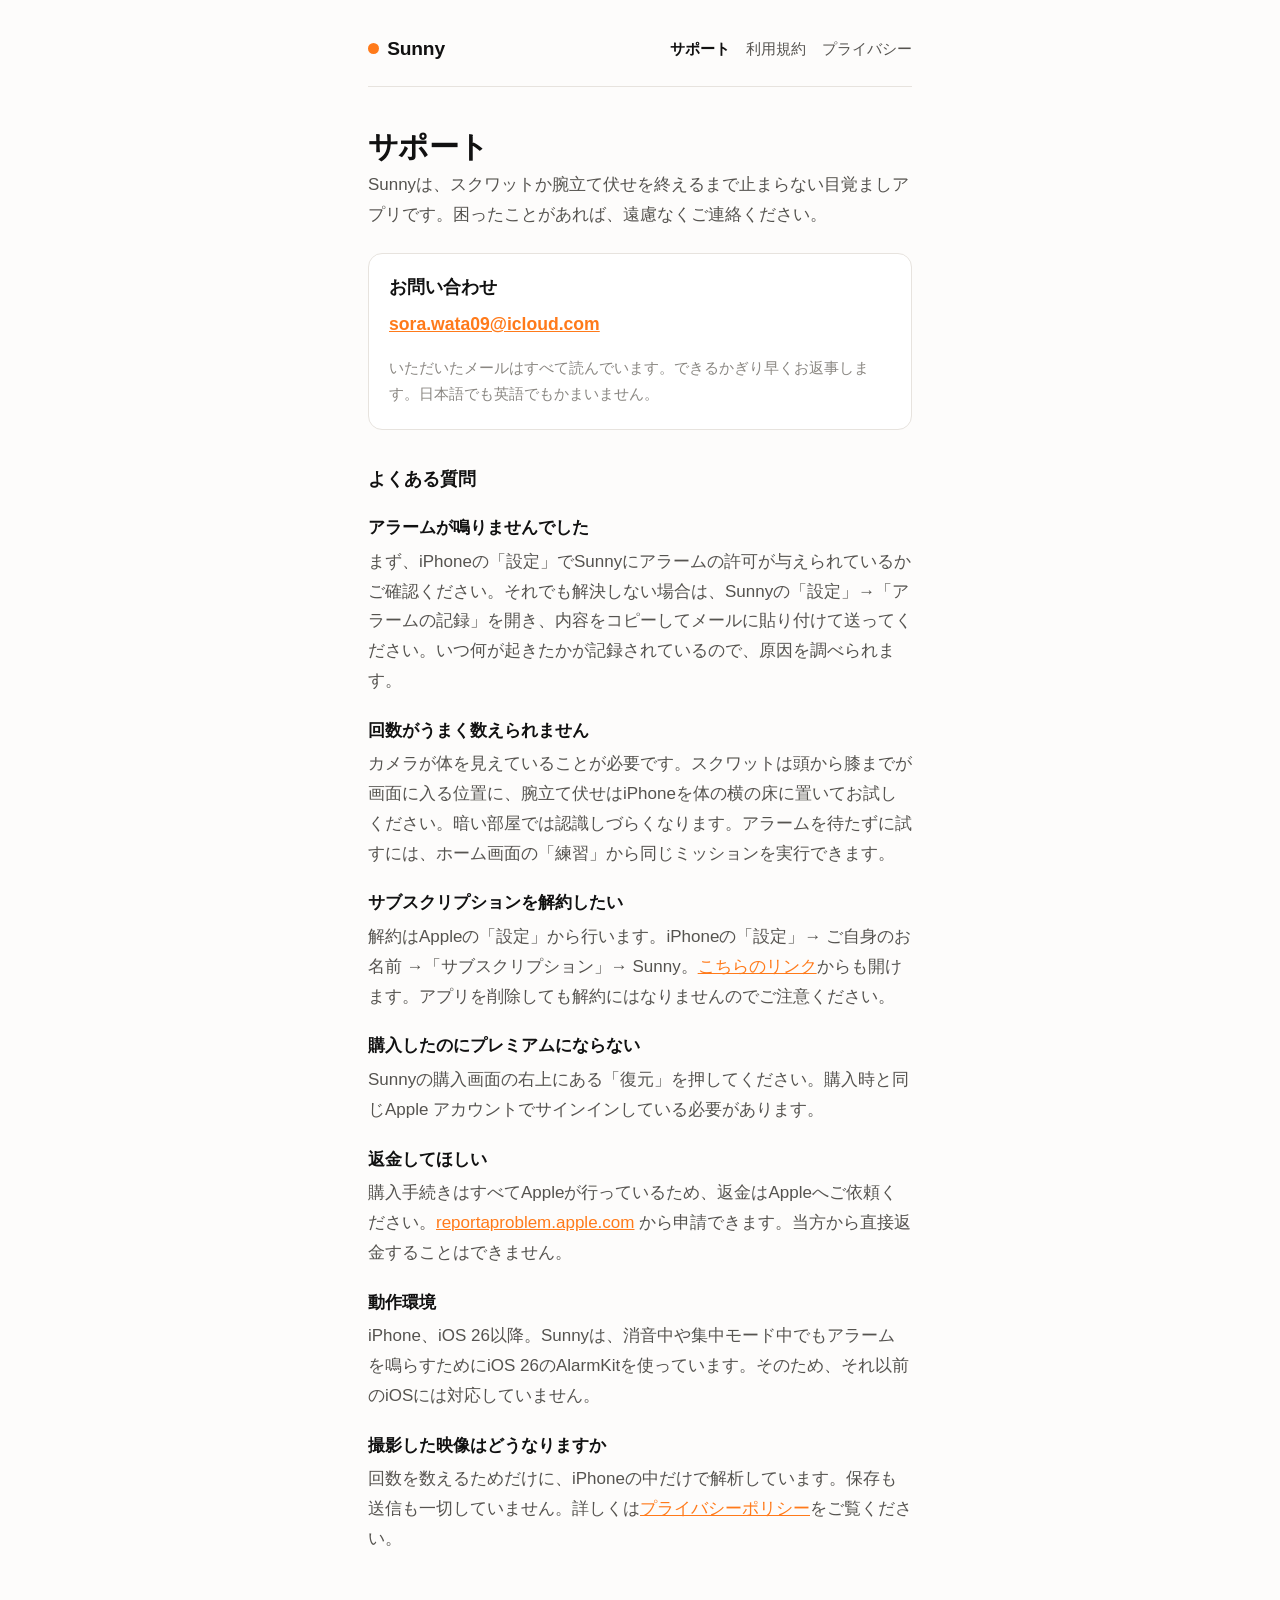
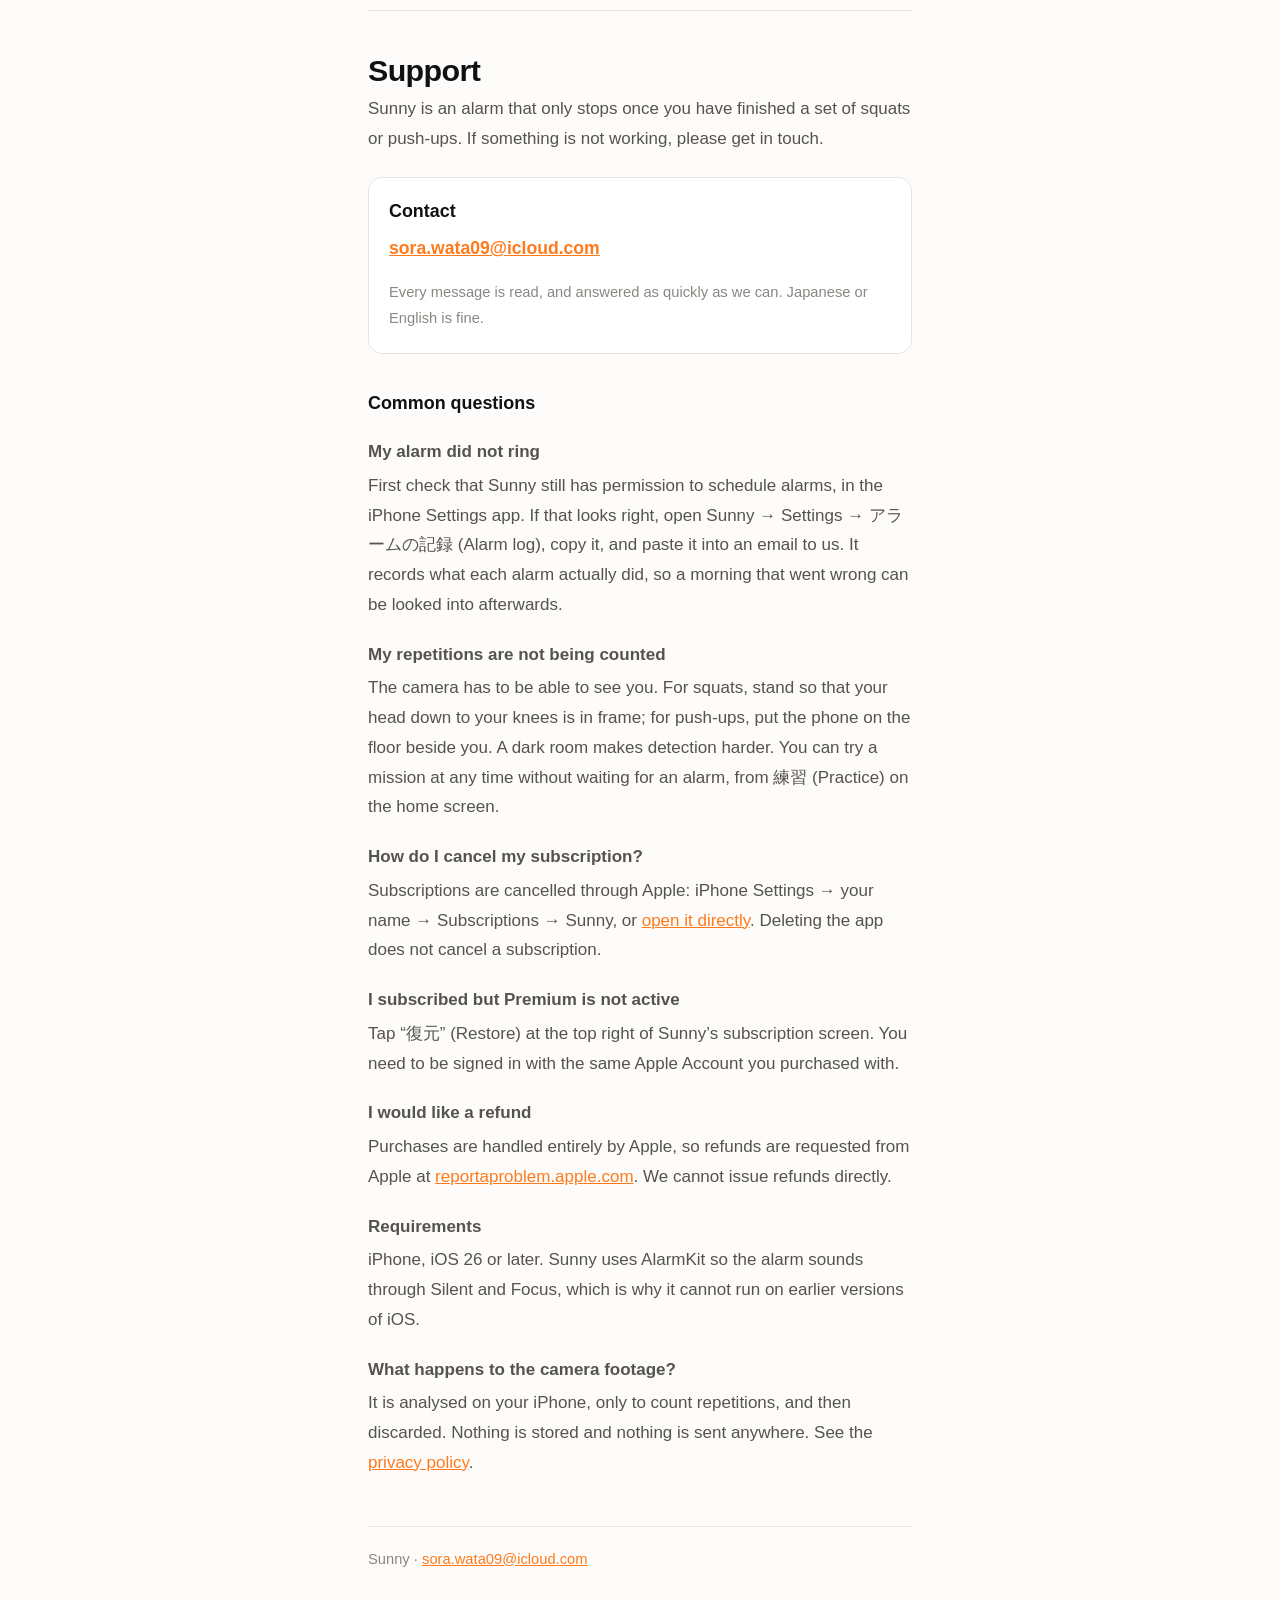
==== index.html @ b663dfda "Publish the pages Apple needs, generated from the app's own documents App Store Connect requires a P" ====
<!doctype html>
<html lang="ja">
<head>
<meta charset="utf-8">
<meta name="viewport" content="width=device-width, initial-scale=1">
<title>Sunny サポート</title>
<meta name="description" content="Support for Sunny — the alarm that stops when you do.">
<link rel="stylesheet" href="style.css">
</head>
<body>
<a class="skip" href="#main">Skip to content</a>
<header class="masthead">
  <a class="wordmark" href="index.html"><span class="dot" aria-hidden="true"></span>Sunny</a>
  <nav aria-label="Sunny">
    <a href="index.html" aria-current="page">サポート</a>
    <a href="terms.html">利用規約</a>
    <a href="privacy.html">プライバシー</a>
  </nav>
</header>

<main id="main">
  <h1>サポート</h1>
  <p class="lede">Sunnyは、スクワットか腕立て伏せを終えるまで止まらない目覚ましアプリです。困ったことがあれば、遠慮なくご連絡ください。</p>

  <div class="card">
    <h2>お問い合わせ</h2>
    <p class="email"><a href="mailto:sora.wata09@icloud.com">sora.wata09@icloud.com</a></p>
    <p class="meta">いただいたメールはすべて読んでいます。できるかぎり早くお返事します。日本語でも英語でもかまいません。</p>
  </div>

  <h2>よくある質問</h2>

  <dl>
    <dt>アラームが鳴りませんでした</dt>
    <dd>まず、iPhoneの「設定」でSunnyにアラームの許可が与えられているかご確認ください。それでも解決しない場合は、Sunnyの「設定」→「アラームの記録」を開き、内容をコピーしてメールに貼り付けて送ってください。いつ何が起きたかが記録されているので、原因を調べられます。</dd>

    <dt>回数がうまく数えられません</dt>
    <dd>カメラが体を見えていることが必要です。スクワットは頭から膝までが画面に入る位置に、腕立て伏せはiPhoneを体の横の床に置いてお試しください。暗い部屋では認識しづらくなります。アラームを待たずに試すには、ホーム画面の「練習」から同じミッションを実行できます。</dd>

    <dt>サブスクリプションを解約したい</dt>
    <dd>解約はAppleの「設定」から行います。iPhoneの「設定」→ ご自身のお名前 →「サブスクリプション」→ Sunny。<a href="https://apps.apple.com/account/subscriptions">こちらのリンク</a>からも開けます。アプリを削除しても解約にはなりませんのでご注意ください。</dd>

    <dt>購入したのにプレミアムにならない</dt>
    <dd>Sunnyの購入画面の右上にある「復元」を押してください。購入時と同じApple アカウントでサインインしている必要があります。</dd>

    <dt>返金してほしい</dt>
    <dd>購入手続きはすべてAppleが行っているため、返金はAppleへご依頼ください。<a href="https://reportaproblem.apple.com">reportaproblem.apple.com</a> から申請できます。当方から直接返金することはできません。</dd>

    <dt>動作環境</dt>
    <dd>iPhone、iOS 26以降。Sunnyは、消音中や集中モード中でもアラームを鳴らすためにiOS 26のAlarmKitを使っています。そのため、それ以前のiOSには対応していません。</dd>

    <dt>撮影した映像はどうなりますか</dt>
    <dd>回数を数えるためだけに、iPhoneの中だけで解析しています。保存も送信も一切していません。詳しくは<a href="privacy.html">プライバシーポリシー</a>をご覧ください。</dd>
  </dl>

  <hr class="rule">

  <div class="alt" lang="en">
    <h1>Support</h1>
    <p class="lede">Sunny is an alarm that only stops once you have finished a set of squats or push-ups. If something is not working, please get in touch.</p>

    <div class="card">
      <h2>Contact</h2>
      <p class="email"><a href="mailto:sora.wata09@icloud.com">sora.wata09@icloud.com</a></p>
      <p class="meta">Every message is read, and answered as quickly as we can. Japanese or English is fine.</p>
    </div>

    <h2>Common questions</h2>

    <dl>
      <dt>My alarm did not ring</dt>
      <dd>First check that Sunny still has permission to schedule alarms, in the iPhone Settings app. If that looks right, open Sunny → Settings → アラームの記録 (Alarm log), copy it, and paste it into an email to us. It records what each alarm actually did, so a morning that went wrong can be looked into afterwards.</dd>

      <dt>My repetitions are not being counted</dt>
      <dd>The camera has to be able to see you. For squats, stand so that your head down to your knees is in frame; for push-ups, put the phone on the floor beside you. A dark room makes detection harder. You can try a mission at any time without waiting for an alarm, from 練習 (Practice) on the home screen.</dd>

      <dt>How do I cancel my subscription?</dt>
      <dd>Subscriptions are cancelled through Apple: iPhone Settings → your name → Subscriptions → Sunny, or <a href="https://apps.apple.com/account/subscriptions">open it directly</a>. Deleting the app does not cancel a subscription.</dd>

      <dt>I subscribed but Premium is not active</dt>
      <dd>Tap “復元” (Restore) at the top right of Sunny’s subscription screen. You need to be signed in with the same Apple Account you purchased with.</dd>

      <dt>I would like a refund</dt>
      <dd>Purchases are handled entirely by Apple, so refunds are requested from Apple at <a href="https://reportaproblem.apple.com">reportaproblem.apple.com</a>. We cannot issue refunds directly.</dd>

      <dt>Requirements</dt>
      <dd>iPhone, iOS 26 or later. Sunny uses AlarmKit so the alarm sounds through Silent and Focus, which is why it cannot run on earlier versions of iOS.</dd>

      <dt>What happens to the camera footage?</dt>
      <dd>It is analysed on your iPhone, only to count repetitions, and then discarded. Nothing is stored and nothing is sent anywhere. See the <a href="privacy.html">privacy policy</a>.</dd>
    </dl>
  </div>
</main>

<footer>
  <p>Sunny · <a href="mailto:sora.wata09@icloud.com">sora.wata09@icloud.com</a></p>
</footer>
</body>
</html>
---- style.css ----
/* Sunny's public pages.
 *
 * The palette is lifted from the app's own tokens (Sunny/DesignSystem/Tokens.swift):
 * sunrise #FF7A1A on near-white, black ink, #6E6E6E secondary. These pages exist so
 * App Review can open them, so they are built to load instantly, read well on a phone,
 * and stay legible in dark mode — nothing else.
 */

:root {
  --accent: #ff7a1a;
  --bg: #fdfcfb;
  --surface: #ffffff;
  --ink: #111111;
  --ink-secondary: #55534f;
  --ink-tertiary: #8a8782;
  --rule: #e7e3de;
  --measure: 34rem;
}

@media (prefers-color-scheme: dark) {
  :root {
    --accent: #ff9445;
    --bg: #121110;
    --surface: #1b1a18;
    --ink: #f6f4f1;
    --ink-secondary: #b4afa8;
    --ink-tertiary: #8a857d;
    --rule: #2e2c29;
  }
}

*, *::before, *::after { box-sizing: border-box; }

html { -webkit-text-size-adjust: 100%; }

body {
  margin: 0;
  background: var(--bg);
  color: var(--ink);
  font-family: -apple-system, BlinkMacSystemFont, "Hiragino Sans", "Hiragino Kaku Gothic ProN",
               "Yu Gothic", Meiryo, "Segoe UI", Roboto, sans-serif;
  font-size: 17px;
  line-height: 1.75;
  padding: 0 1.25rem 4rem;
}

.skip {
  position: absolute;
  left: -9999px;
}
.skip:focus {
  left: 1rem;
  top: 1rem;
  z-index: 10;
  background: var(--surface);
  color: var(--ink);
  padding: 0.5rem 0.75rem;
  border-radius: 8px;
}

/* Masthead */

.masthead {
  max-width: var(--measure);
  margin: 0 auto;
  padding: 2rem 0 1.25rem;
  border-bottom: 1px solid var(--rule);
  display: flex;
  flex-wrap: wrap;
  gap: 0.75rem 1.25rem;
  align-items: baseline;
  justify-content: space-between;
}

.wordmark {
  font-size: 1.2rem;
  font-weight: 700;
  letter-spacing: -0.01em;
  color: var(--ink);
  text-decoration: none;
  display: inline-flex;
  align-items: center;
  gap: 0.5rem;
}

.dot {
  width: 0.7rem;
  height: 0.7rem;
  border-radius: 50%;
  background: var(--accent);
  flex: none;
}

.masthead nav {
  display: flex;
  flex-wrap: wrap;
  gap: 0.35rem 1rem;
  font-size: 0.95rem;
}

.masthead nav a {
  color: var(--ink-secondary);
  text-decoration: none;
}
.masthead nav a:hover { color: var(--ink); }
.masthead nav a[aria-current="page"] {
  color: var(--ink);
  font-weight: 600;
}

/* Content */

main {
  max-width: var(--measure);
  margin: 0 auto;
}

h1 {
  font-size: 1.9rem;
  line-height: 1.3;
  letter-spacing: -0.02em;
  margin: 2.5rem 0 0.25rem;
  text-wrap: balance;
}

h2 {
  font-size: 1.12rem;
  line-height: 1.5;
  margin: 2.25rem 0 0.5rem;
  text-wrap: balance;
}

p { margin: 0 0 1rem; }

.updated {
  color: var(--ink-tertiary);
  font-size: 0.92rem;
  margin-bottom: 0.5rem;
}

.lede {
  font-size: 1.06rem;
  color: var(--ink-secondary);
}

a { color: var(--accent); }
a:hover { color: var(--ink); }

section p:last-child { margin-bottom: 0; }

/* A plain card for the support page's contact block. */

.card {
  background: var(--surface);
  border: 1px solid var(--rule);
  border-radius: 14px;
  padding: 1.25rem 1.25rem 1.35rem;
  margin: 1.5rem 0;
}

.card h2 { margin-top: 0; }

.email {
  font-size: 1.1rem;
  font-weight: 600;
  word-break: break-all;
}

.meta {
  color: var(--ink-tertiary);
  font-size: 0.92rem;
  margin: 0;
}

dl { margin: 0; }
dt {
  font-weight: 600;
  margin-top: 1.25rem;
}
dd {
  margin: 0.25rem 0 0;
  color: var(--ink-secondary);
}

.rule {
  border: 0;
  border-top: 1px solid var(--rule);
  margin: 3.5rem 0 0;
}

/* The English half of a bilingual page. */

.alt { color: var(--ink-secondary); }
.alt h1, .alt h2 { color: var(--ink); }

footer {
  max-width: var(--measure);
  margin: 3rem auto 0;
  padding-top: 1.25rem;
  border-top: 1px solid var(--rule);
  color: var(--ink-tertiary);
  font-size: 0.92rem;
}

footer p { margin: 0; }

@media (max-width: 30rem) {
  body { font-size: 16px; }
  h1 { font-size: 1.6rem; }
}
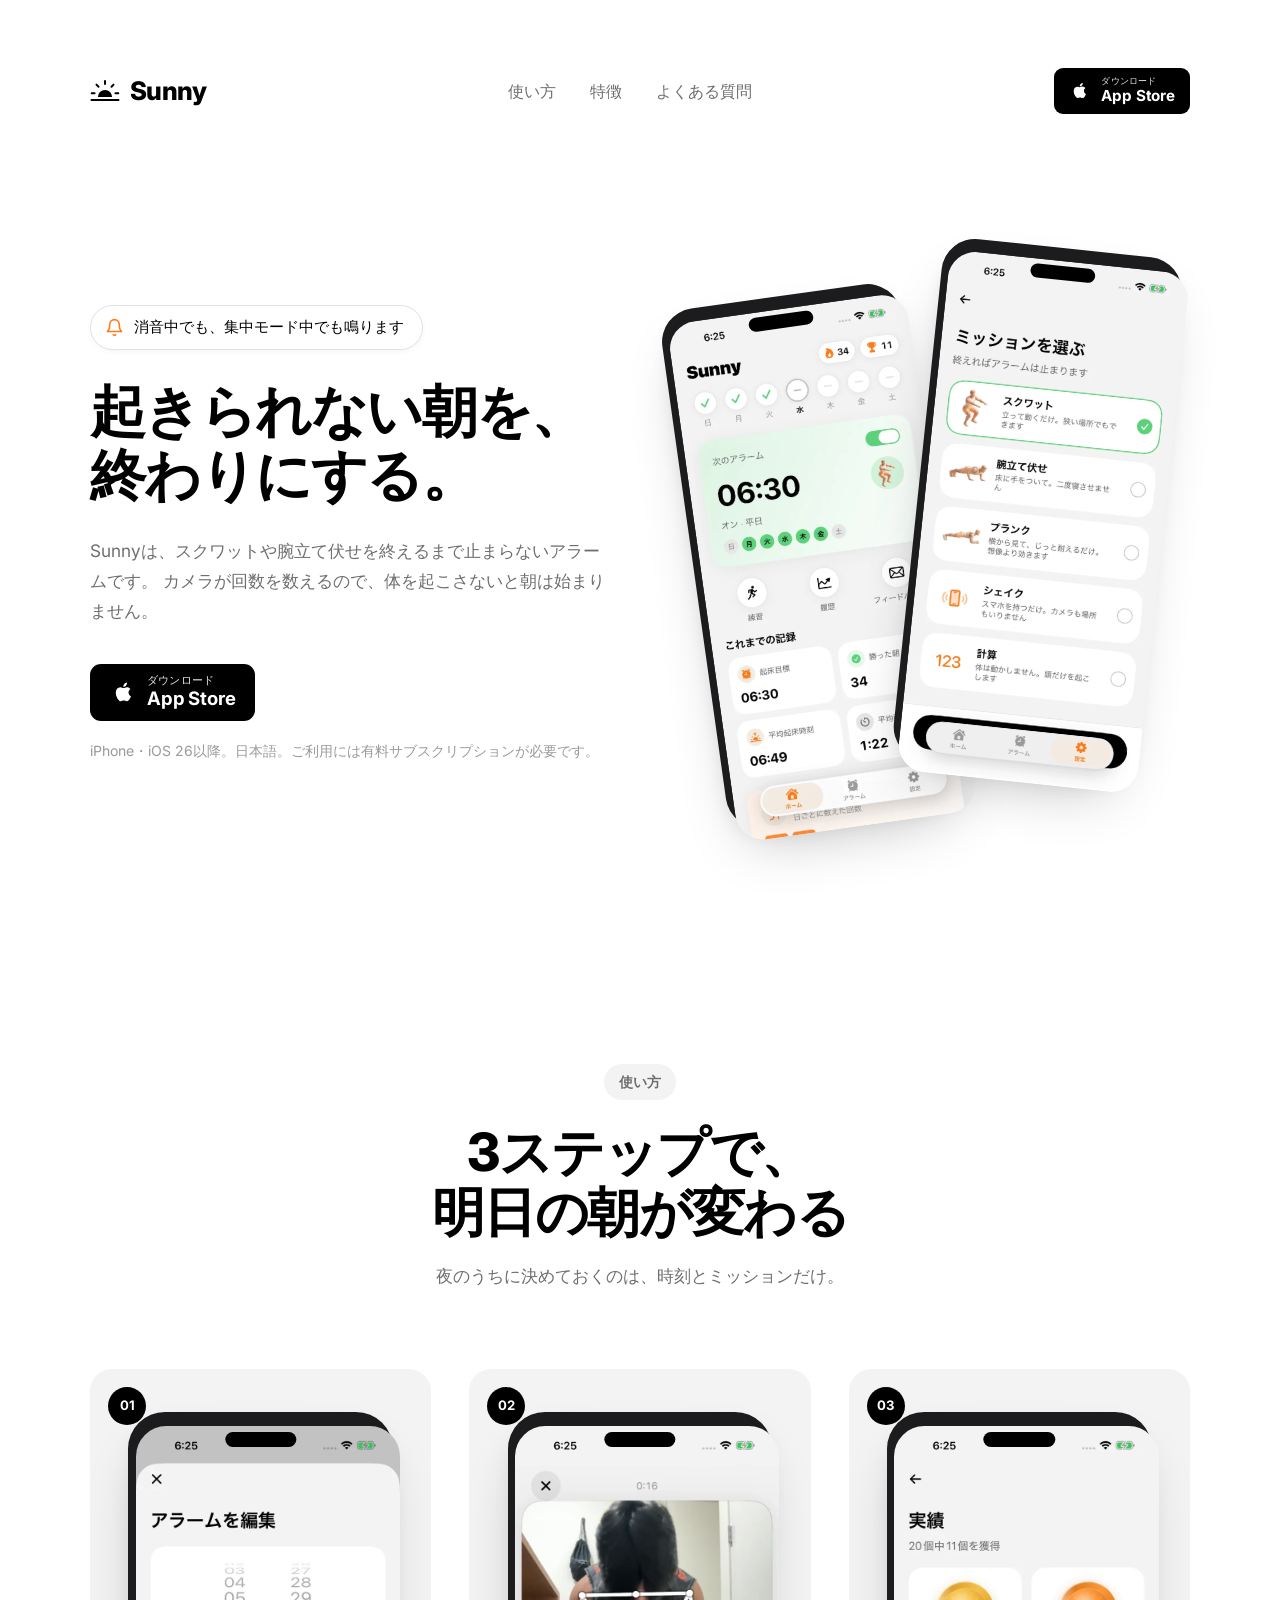
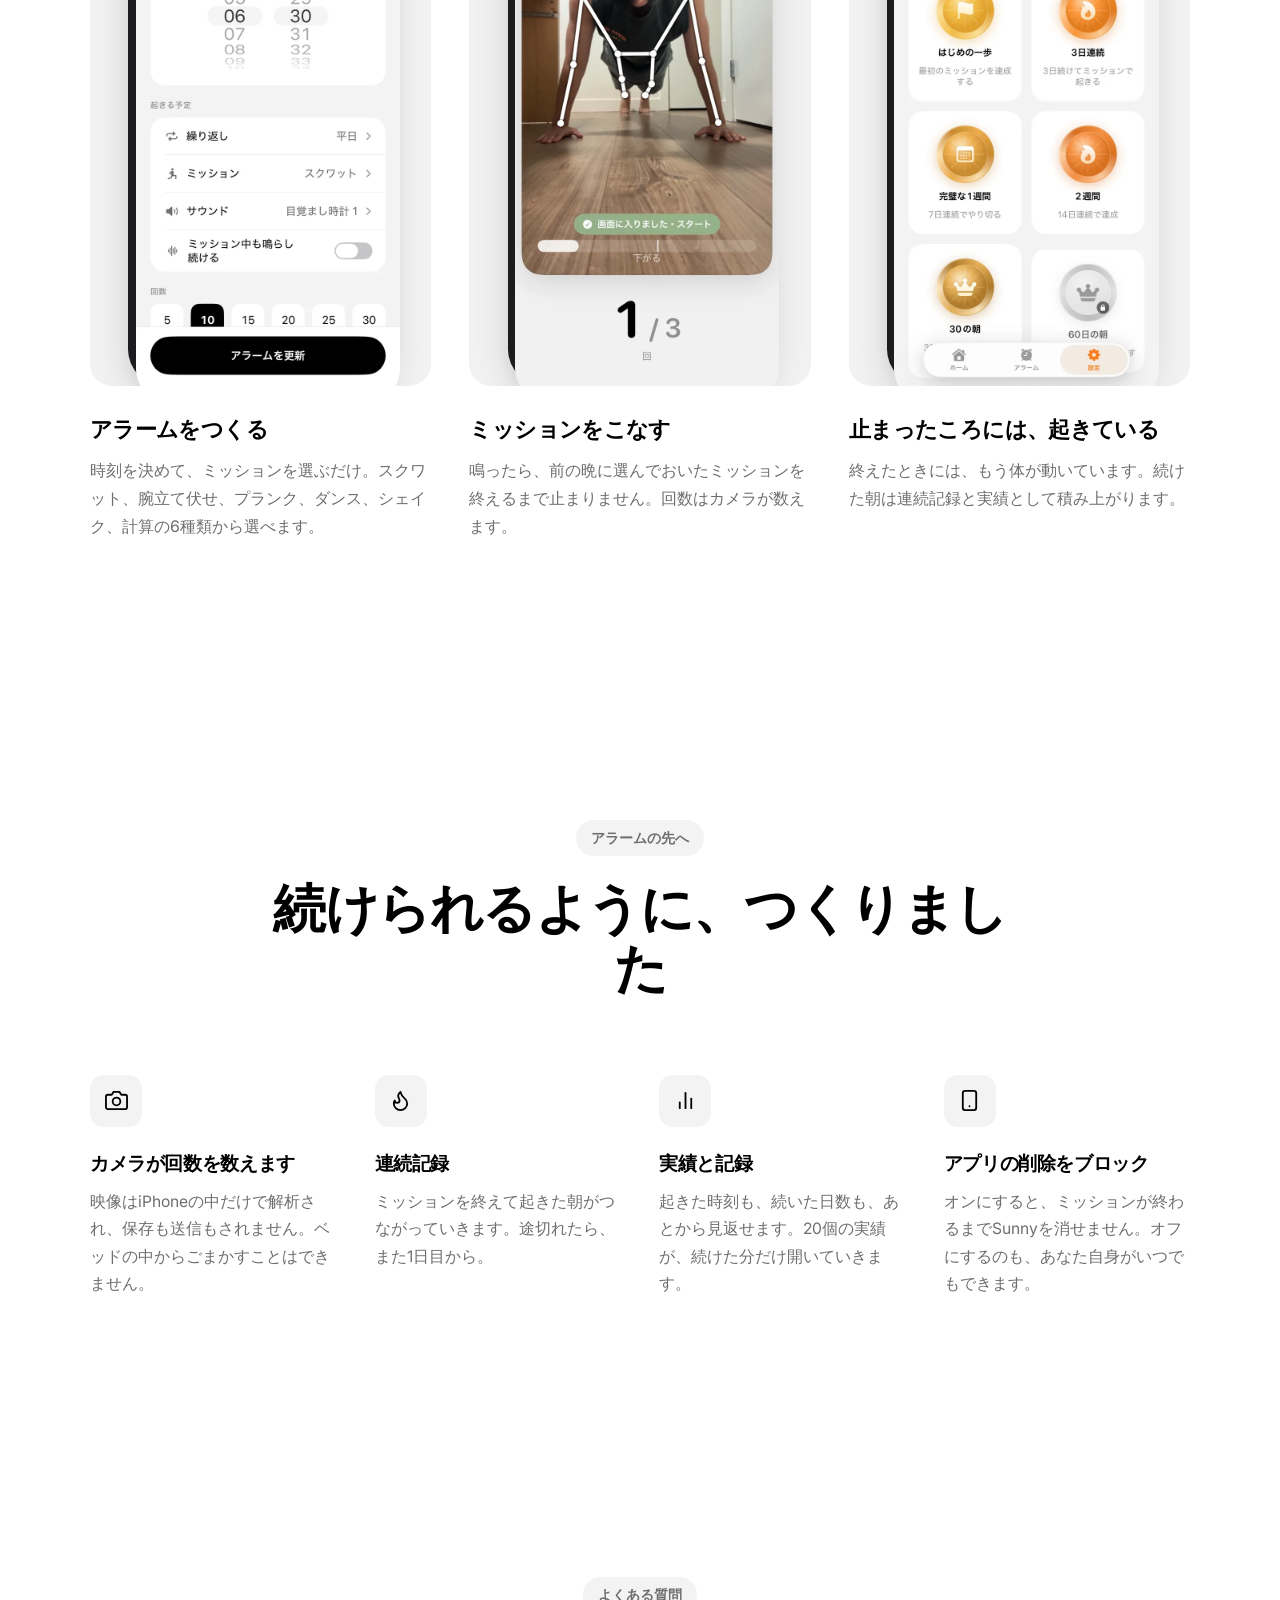
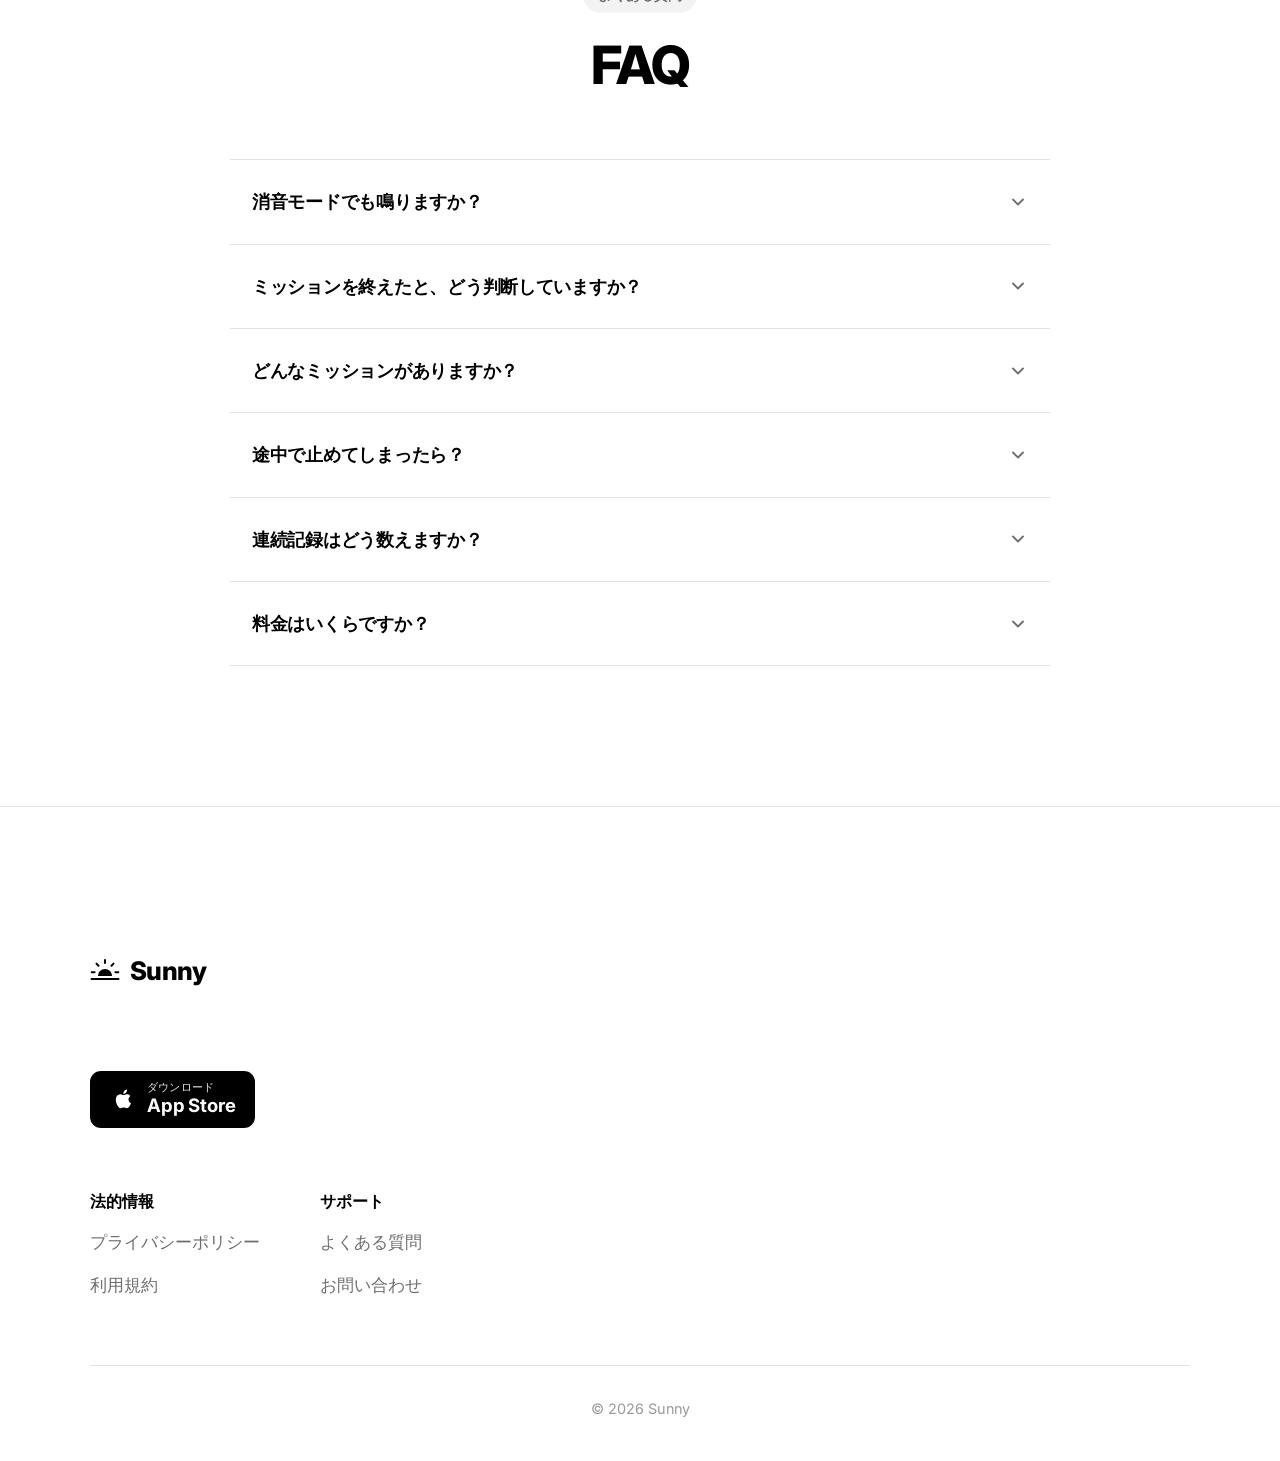
==== commit b58a6879: "A landing page at the site root, and support moves aside Japanese, iPhone-only, no invented numbers:" ====
--- a/index.html
+++ b/index.html
@@ -3,97 +3,280 @@
 <head>
 <meta charset="utf-8">
 <meta name="viewport" content="width=device-width, initial-scale=1">
-<title>Sunny サポート</title>
-<meta name="description" content="Support for Sunny — the alarm that stops when you do.">
-<link rel="stylesheet" href="style.css">
+<title>Sunny — 体を起こすまで止まらない目覚まし</title>
+<meta name="description" content="Sunnyは、スクワットや腕立て伏せを終えるまで止まらないアラームです。カメラが回数を数えるので、体を起こさないと朝は始まりません。iPhone・iOS 26以降。">
+<meta name="theme-color" content="#ffffff">
+<meta name="apple-itunes-app" content="app-id=6799345297">
+
+<meta property="og:type" content="website">
+<meta property="og:title" content="Sunny — 体を起こすまで止まらない目覚まし">
+<meta property="og:description" content="スクワットや腕立て伏せを終えるまで止まらないアラーム。カメラが回数を数えます。">
+<meta property="og:locale" content="ja_JP">
+<meta property="og:url" content="https://apps.apple.com/jp/app/sunny-wake-up-alarm/id6799345297">
+
+<link rel="preconnect" href="https://fonts.googleapis.com">
+<link rel="preconnect" href="https://fonts.gstatic.com" crossorigin>
+<link href="https://fonts.googleapis.com/css2?family=Inter:wght@400;500;600;700;800&display=swap" rel="stylesheet">
+<link rel="stylesheet" href="site.css">
 </head>
 <body>
-<a class="skip" href="#main">Skip to content</a>
+<a class="skip" href="#main">本文へスキップ</a>
+
+<!-- The sunrise mark, reused by the header and the footer. -->
+<svg width="0" height="0" style="position:absolute" aria-hidden="true">
+  <symbol id="mark" viewBox="0 0 32 24">
+    <g stroke="currentColor" stroke-width="2.1" stroke-linecap="round" fill="none">
+      <path d="M16 1.4v3.1"/>
+      <path d="M6.9 5.2l2.2 2.2"/>
+      <path d="M25.1 5.2l-2.2 2.2"/>
+      <path d="M1.8 14.4h3.1"/>
+      <path d="M27.1 14.4h3.1"/>
+    </g>
+    <path d="M8.4 18.4a7.6 7.6 0 0 1 15.2 0z" fill="currentColor"/>
+    <path d="M1.6 21.6h28.8" stroke="currentColor" stroke-width="2.1" stroke-linecap="round" fill="none"/>
+  </symbol>
+  <symbol id="apple" viewBox="0 0 24 24">
+    <path d="M17.05 12.54c-.02-2.17 1.77-3.21 1.85-3.26-1.01-1.48-2.58-1.68-3.14-1.7-1.34-.13-2.61.79-3.29.79-.68 0-1.72-.77-2.83-.75-1.46.02-2.8.85-3.55 2.15-1.51 2.62-.39 6.51 1.09 8.64.72 1.04 1.58 2.21 2.71 2.17 1.09-.04 1.5-.7 2.82-.7 1.31 0 1.69.7 2.84.68 1.17-.02 1.91-1.06 2.63-2.11.83-1.21 1.17-2.38 1.19-2.44-.03-.01-2.28-.88-2.3-3.47zM14.9 6.09c.6-.73 1.01-1.74.9-2.75-.87.04-1.92.58-2.54 1.3-.55.64-1.04 1.67-.91 2.66.97.08 1.95-.49 2.55-1.21z"/>
+  </symbol>
+  <symbol id="chevron" viewBox="0 0 24 24">
+    <path d="M6 9l6 6 6-6" fill="none" stroke="currentColor" stroke-width="2.2" stroke-linecap="round" stroke-linejoin="round"/>
+  </symbol>
+</svg>
+
 <header class="masthead">
-  <a class="wordmark" href="index.html"><span class="dot" aria-hidden="true"></span>Sunny</a>
-  <nav aria-label="Sunny">
-    <a href="index.html" aria-current="page">サポート</a>
-    <a href="terms.html">利用規約</a>
-    <a href="privacy.html">プライバシー</a>
-  </nav>
+  <div class="wrap">
+    <a class="wordmark" href="#top"><svg><use href="#mark"/></svg>Sunny</a>
+    <nav aria-label="ページ内">
+      <a href="#steps">使い方</a>
+      <a href="#features">特徴</a>
+      <a href="#faq">よくある質問</a>
+    </nav>
+    <!-- APP-STORE-URL: replace every href="https://apps.apple.com/jp/app/sunny-wake-up-alarm/id6799345297" with the real product page
+         once the numeric Apple ID is known. There are four on this page. -->
+    <a class="store" href="https://apps.apple.com/jp/app/sunny-wake-up-alarm/id6799345297">
+      <svg aria-hidden="true"><use href="#apple"/></svg>
+      <span>
+        <span class="small">ダウンロード</span>
+        <span class="big">App Store</span>
+      </span>
+    </a>
+  </div>
 </header>
 
 <main id="main">
-  <h1>サポート</h1>
-  <p class="lede">Sunnyは、スクワットか腕立て伏せを終えるまで止まらない目覚ましアプリです。困ったことがあれば、遠慮なくご連絡ください。</p>
-
-  <div class="card">
-    <h2>お問い合わせ</h2>
-    <p class="email"><a href="mailto:sora.wata09@icloud.com">sora.wata09@icloud.com</a></p>
-    <p class="meta">いただいたメールはすべて読んでいます。できるかぎり早くお返事します。日本語でも英語でもかまいません。</p>
+  <span id="top"></span>
+
+  <!-- ===================== Hero ===================== -->
+  <section class="hero">
+    <div class="wrap">
+      <div class="hero-copy">
+        <!-- The reference puts social proof here — "Loved by 250k+ users, 4.8 rating".
+             Sunny has no analytics and no review count it can substantiate, and this
+             project has shipped invented review content once already (see
+             SunnyTests/ShippedStringsTests). So this slot carries the strongest thing
+             that is actually true instead. Put real numbers here when there are real
+             numbers, and not before. -->
+        <p class="badge-line">
+          <svg aria-hidden="true" viewBox="0 0 24 24" fill="none" stroke="currentColor" stroke-width="2" stroke-linecap="round" stroke-linejoin="round">
+            <path d="M18 8A6 6 0 0 0 6 8c0 7-3 9-3 9h18s-3-2-3-9"/><path d="M13.7 21a2 2 0 0 1-3.4 0"/>
+          </svg>
+          消音中でも、集中モード中でも鳴ります
+        </p>
+
+        <h1>起きられない朝を、<br>終わりにする。</h1>
+
+        <p class="lede">
+          Sunnyは、スクワットや腕立て伏せを終えるまで止まらないアラームです。
+          カメラが回数を数えるので、体を起こさないと朝は始まりません。
+        </p>
+
+        <div class="cta">
+          <a class="store" href="https://apps.apple.com/jp/app/sunny-wake-up-alarm/id6799345297">
+            <svg aria-hidden="true"><use href="#apple"/></svg>
+            <span>
+              <span class="small">ダウンロード</span>
+              <span class="big">App Store</span>
+            </span>
+          </a>
+        </div>
+
+        <p class="fineprint">iPhone・iOS 26以降。日本語。ご利用には有料サブスクリプションが必要です。</p>
+      </div>
+
+      <div class="hero-art">
+        <div class="phone"><img src="img/home.webp" width="660" height="1434" alt="Sunnyのホーム画面。次のアラームは6時30分、連続記録は34日。"></div>
+        <div class="phone"><img src="img/missions.webp" width="660" height="1434" alt="ミッションを選ぶ画面。スクワット、腕立て伏せ、プランク、シェイク、計算。"></div>
+      </div>
+    </div>
+  </section>
+
+  <!-- ===================== How it works ===================== -->
+  <section class="steps" id="steps">
+    <div class="wrap">
+      <div class="section-head">
+        <p class="eyebrow">使い方</p>
+        <h2>3ステップで、<br>明日の朝が変わる</h2>
+        <p class="sub">夜のうちに決めておくのは、時刻とミッションだけ。</p>
+      </div>
+
+      <ol class="grid">
+        <li class="step">
+          <div class="step-card">
+            <span class="step-num">01</span>
+            <div class="phone"><img src="img/editor.webp" width="660" height="1434" alt="アラームを編集する画面。時刻、繰り返し、ミッション、サウンドを設定。" loading="lazy"></div>
+          </div>
+          <h3>アラームをつくる</h3>
+          <p>時刻を決めて、ミッションを選ぶだけ。スクワット、腕立て伏せ、プランク、ダンス、シェイク、計算の6種類から選べます。</p>
+        </li>
+
+        <li class="step">
+          <div class="step-card">
+            <span class="step-num">02</span>
+            <div class="phone"><img src="img/camera.webp" width="660" height="1431" alt="腕立て伏せのミッション中。カメラが姿勢を捉え、回数を数えている。" loading="lazy"></div>
+          </div>
+          <h3>ミッションをこなす</h3>
+          <p>鳴ったら、前の晩に選んでおいたミッションを終えるまで止まりません。回数はカメラが数えます。</p>
+        </li>
+
+        <li class="step">
+          <div class="step-card">
+            <span class="step-num">03</span>
+            <div class="phone"><img src="img/achievements.webp" width="660" height="1434" alt="実績の画面。20個のうち11個を獲得している。" loading="lazy"></div>
+          </div>
+          <h3>止まったころには、起きている</h3>
+          <p>終えたときには、もう体が動いています。続けた朝は連続記録と実績として積み上がります。</p>
+        </li>
+      </ol>
+    </div>
+  </section>
+
+  <!-- ===================== Features ===================== -->
+  <section class="features" id="features">
+    <div class="wrap">
+      <div class="section-head">
+        <p class="eyebrow">アラームの先へ</p>
+        <h2>続けられるように、つくりました</h2>
+      </div>
+
+      <ul class="grid">
+        <li class="feature">
+          <span class="tile">
+            <svg aria-hidden="true" viewBox="0 0 24 24" fill="none" stroke="currentColor" stroke-width="1.9" stroke-linecap="round" stroke-linejoin="round">
+              <path d="M23 19a2 2 0 0 1-2 2H3a2 2 0 0 1-2-2V8a2 2 0 0 1 2-2h4l2-3h6l2 3h4a2 2 0 0 1 2 2z"/><circle cx="12" cy="13" r="4"/>
+            </svg>
+          </span>
+          <h3>カメラが回数を数えます</h3>
+          <p>映像はiPhoneの中だけで解析され、保存も送信もされません。ベッドの中からごまかすことはできません。</p>
+        </li>
+
+        <li class="feature">
+          <span class="tile">
+            <svg aria-hidden="true" viewBox="0 0 24 24" fill="none" stroke="currentColor" stroke-width="1.9" stroke-linecap="round" stroke-linejoin="round">
+              <path d="M8.5 14.5A2.5 2.5 0 0 0 11 12c0-1.38-.5-2-1-3-1.072-2.143-.224-4.054 2-6 .5 2.5 2 4.9 4 6.5 2 1.6 3 3.5 3 5.5a7 7 0 1 1-14 0c0-1.153.433-2.294 1-3a2.5 2.5 0 0 0 2.5 2.5z"/>
+            </svg>
+          </span>
+          <h3>連続記録</h3>
+          <p>ミッションを終えて起きた朝がつながっていきます。途切れたら、また1日目から。</p>
+        </li>
+
+        <li class="feature">
+          <span class="tile">
+            <svg aria-hidden="true" viewBox="0 0 24 24" fill="none" stroke="currentColor" stroke-width="1.9" stroke-linecap="round" stroke-linejoin="round">
+              <path d="M18 20V10"/><path d="M12 20V4"/><path d="M6 20v-6"/>
+            </svg>
+          </span>
+          <h3>実績と記録</h3>
+          <p>起きた時刻も、続いた日数も、あとから見返せます。20個の実績が、続けた分だけ開いていきます。</p>
+        </li>
+
+        <li class="feature">
+          <span class="tile">
+            <svg aria-hidden="true" viewBox="0 0 24 24" fill="none" stroke="currentColor" stroke-width="1.9" stroke-linecap="round" stroke-linejoin="round">
+              <rect x="5" y="2" width="14" height="20" rx="2.5"/><path d="M12 18h.01"/>
+            </svg>
+          </span>
+          <h3>アプリの削除をブロック</h3>
+          <p>オンにすると、ミッションが終わるまでSunnyを消せません。オフにするのも、あなた自身がいつでもできます。</p>
+        </li>
+      </ul>
+    </div>
+  </section>
+
+  <!-- ===================== FAQ ===================== -->
+  <section class="faq" id="faq">
+    <div class="wrap">
+      <div class="section-head">
+        <p class="eyebrow">よくある質問</p>
+        <h2>FAQ</h2>
+      </div>
+
+      <div class="list">
+        <details>
+          <summary>消音モードでも鳴りますか？<svg aria-hidden="true"><use href="#chevron"/></svg></summary>
+          <p class="answer">鳴ります。SunnyはiOS 26のアラーム機能（AlarmKit）を使っているため、消音中でも集中モード中でも、設定した時刻に鳴ります。そのぶんiOS 26以降のiPhoneが必要です。</p>
+        </details>
+
+        <details>
+          <summary>ミッションを終えたと、どう判断していますか？<svg aria-hidden="true"><use href="#chevron"/></svg></summary>
+          <p class="answer">カメラが体の動きを見て、回数を数えています。解析はすべてiPhoneの中だけで行われ、映像が保存されることも、どこかに送信されることもありません。くわしくは<a href="privacy.html">プライバシーポリシー</a>をご覧ください。</p>
+        </details>
+
+        <details>
+          <summary>どんなミッションがありますか？<svg aria-hidden="true"><use href="#chevron"/></svg></summary>
+          <p class="answer">スクワット、腕立て伏せ、プランク、ダンス、シェイク、計算の6種類です。アラームごとに選べるので、平日は腕立て伏せ、週末は計算、といった使い分けもできます。</p>
+        </details>
+
+        <details>
+          <summary>途中で止めてしまったら？<svg aria-hidden="true"><use href="#chevron"/></svg></summary>
+          <p class="answer">ミッションを終えずにアラームを止めると、Sunnyは数秒後にまた鳴ります。二度寝のために止めても、戻ってきます。</p>
+        </details>
+
+        <details>
+          <summary>連続記録はどう数えますか？<svg aria-hidden="true"><use href="#chevron"/></svg></summary>
+          <p class="answer">ミッションを終えて起きた朝が続くほど伸びていきます。1日でも途切れると、また1日目からです。</p>
+        </details>
+
+        <details>
+          <summary>料金はいくらですか？<svg aria-hidden="true"><use href="#chevron"/></svg></summary>
+          <p class="answer">Sunny プレミアム（自動更新サブスクリプション）で、年額プランが¥5,400／年、月額プランが¥640／月です。ご利用にはご登録が必要で、無料で使える機能はありません。管理・解約は、iOSの「設定」アプリ内の「Apple アカウント」から「サブスクリプション」を開いて行えます。<a href="terms.html">利用規約</a>もあわせてご覧ください。</p>
+        </details>
+      </div>
+    </div>
+  </section>
+</main>
+
+<footer>
+  <div class="wrap">
+    <div class="top">
+      <a class="wordmark" href="#top"><svg><use href="#mark"/></svg>Sunny</a>
+      <a class="store" href="https://apps.apple.com/jp/app/sunny-wake-up-alarm/id6799345297">
+        <svg aria-hidden="true"><use href="#apple"/></svg>
+        <span>
+          <span class="small">ダウンロード</span>
+          <span class="big">App Store</span>
+        </span>
+      </a>
+    </div>
+
+    <div class="cols">
+      <div>
+        <h3>法的情報</h3>
+        <ul>
+          <li><a href="privacy.html">プライバシーポリシー</a></li>
+          <li><a href="terms.html">利用規約</a></li>
+        </ul>
+      </div>
+      <div>
+        <h3>サポート</h3>
+        <ul>
+          <li><a href="support.html">よくある質問</a></li>
+          <li><a href="mailto:sora.wata09@icloud.com">お問い合わせ</a></li>
+        </ul>
+      </div>
+    </div>
+
+    <p class="base">© 2026 Sunny</p>
   </div>
-
-  <h2>よくある質問</h2>
-
-  <dl>
-    <dt>アラームが鳴りませんでした</dt>
-    <dd>まず、iPhoneの「設定」でSunnyにアラームの許可が与えられているかご確認ください。それでも解決しない場合は、Sunnyの「設定」→「アラームの記録」を開き、内容をコピーしてメールに貼り付けて送ってください。いつ何が起きたかが記録されているので、原因を調べられます。</dd>
-
-    <dt>回数がうまく数えられません</dt>
-    <dd>カメラが体を見えていることが必要です。スクワットは頭から膝までが画面に入る位置に、腕立て伏せはiPhoneを体の横の床に置いてお試しください。暗い部屋では認識しづらくなります。アラームを待たずに試すには、ホーム画面の「練習」から同じミッションを実行できます。</dd>
-
-    <dt>サブスクリプションを解約したい</dt>
-    <dd>解約はAppleの「設定」から行います。iPhoneの「設定」→ ご自身のお名前 →「サブスクリプション」→ Sunny。<a href="https://apps.apple.com/account/subscriptions">こちらのリンク</a>からも開けます。アプリを削除しても解約にはなりませんのでご注意ください。</dd>
-
-    <dt>購入したのにプレミアムにならない</dt>
-    <dd>Sunnyの購入画面の右上にある「復元」を押してください。購入時と同じApple アカウントでサインインしている必要があります。</dd>
-
-    <dt>返金してほしい</dt>
-    <dd>購入手続きはすべてAppleが行っているため、返金はAppleへご依頼ください。<a href="https://reportaproblem.apple.com">reportaproblem.apple.com</a> から申請できます。当方から直接返金することはできません。</dd>
-
-    <dt>動作環境</dt>
-    <dd>iPhone、iOS 26以降。Sunnyは、消音中や集中モード中でもアラームを鳴らすためにiOS 26のAlarmKitを使っています。そのため、それ以前のiOSには対応していません。</dd>
-
-    <dt>撮影した映像はどうなりますか</dt>
-    <dd>回数を数えるためだけに、iPhoneの中だけで解析しています。保存も送信も一切していません。詳しくは<a href="privacy.html">プライバシーポリシー</a>をご覧ください。</dd>
-  </dl>
-
-  <hr class="rule">
-
-  <div class="alt" lang="en">
-    <h1>Support</h1>
-    <p class="lede">Sunny is an alarm that only stops once you have finished a set of squats or push-ups. If something is not working, please get in touch.</p>
-
-    <div class="card">
-      <h2>Contact</h2>
-      <p class="email"><a href="mailto:sora.wata09@icloud.com">sora.wata09@icloud.com</a></p>
-      <p class="meta">Every message is read, and answered as quickly as we can. Japanese or English is fine.</p>
-    </div>
-
-    <h2>Common questions</h2>
-
-    <dl>
-      <dt>My alarm did not ring</dt>
-      <dd>First check that Sunny still has permission to schedule alarms, in the iPhone Settings app. If that looks right, open Sunny → Settings → アラームの記録 (Alarm log), copy it, and paste it into an email to us. It records what each alarm actually did, so a morning that went wrong can be looked into afterwards.</dd>
-
-      <dt>My repetitions are not being counted</dt>
-      <dd>The camera has to be able to see you. For squats, stand so that your head down to your knees is in frame; for push-ups, put the phone on the floor beside you. A dark room makes detection harder. You can try a mission at any time without waiting for an alarm, from 練習 (Practice) on the home screen.</dd>
-
-      <dt>How do I cancel my subscription?</dt>
-      <dd>Subscriptions are cancelled through Apple: iPhone Settings → your name → Subscriptions → Sunny, or <a href="https://apps.apple.com/account/subscriptions">open it directly</a>. Deleting the app does not cancel a subscription.</dd>
-
-      <dt>I subscribed but Premium is not active</dt>
-      <dd>Tap “復元” (Restore) at the top right of Sunny’s subscription screen. You need to be signed in with the same Apple Account you purchased with.</dd>
-
-      <dt>I would like a refund</dt>
-      <dd>Purchases are handled entirely by Apple, so refunds are requested from Apple at <a href="https://reportaproblem.apple.com">reportaproblem.apple.com</a>. We cannot issue refunds directly.</dd>
-
-      <dt>Requirements</dt>
-      <dd>iPhone, iOS 26 or later. Sunny uses AlarmKit so the alarm sounds through Silent and Focus, which is why it cannot run on earlier versions of iOS.</dd>
-
-      <dt>What happens to the camera footage?</dt>
-      <dd>It is analysed on your iPhone, only to count repetitions, and then discarded. Nothing is stored and nothing is sent anywhere. See the <a href="privacy.html">privacy policy</a>.</dd>
-    </dl>
-  </div>
-</main>
-
-<footer>
-  <p>Sunny · <a href="mailto:sora.wata09@icloud.com">sora.wata09@icloud.com</a></p>
 </footer>
 </body>
 </html>
--- a/site.css
+++ b/site.css
@@ -0,0 +1,383 @@
+/* Sunny — the landing page at the site root (index.html).
+ *
+ * Deliberately separate from style.css, which privacy.html, terms.html and support.html
+ * use and which Tools/build_web.py regenerates around. Nothing here can disturb those.
+ *
+ * Layout follows a reference the founder chose (erly.co): sticky header, split hero
+ * with tilted phones, a numbered three-step band, a four-up feature row, an FAQ
+ * accordion and a two-column footer. The type scale, palette and copy are Sunny's own.
+ */
+
+/* ---- Tokens ------------------------------------------------------------- */
+/* Values are the app's own, from Sunny/DesignSystem/Tokens.swift, so the site and
+ * the product cannot drift into different greys. */
+
+:root {
+  --ink:        #000000;
+  --ink-2:      #6E6E6E;
+  --ink-3:      #9A9A9A;
+  --bg:         #FFFFFF;
+  --card:       #F3F3F3;
+  --card-2:     #FAFAFA;
+  --line:       #E2E2E2;
+  --accent:     #FF7A1A;
+  --bezel:      #1C1C1E;
+
+  --page:       1180px;
+  --gutter:     clamp(20px, 5vw, 40px);
+
+  --sans: "Inter", -apple-system, BlinkMacSystemFont, "Hiragino Sans",
+          "Hiragino Kaku Gothic ProN", "Yu Gothic", Meiryo, sans-serif;
+}
+
+/* ---- Reset -------------------------------------------------------------- */
+
+*, *::before, *::after { box-sizing: border-box; }
+
+html { -webkit-text-size-adjust: 100%; scroll-behavior: smooth; }
+
+body {
+  margin: 0;
+  /* The hero phones are rotated and translated, and a rotated box occupies a wider
+     bounding box than its layout box. At some viewport widths that reaches past the
+     edge; clipping it costs nothing here and avoids a stray horizontal scrollbar.
+     `clip` rather than `hidden`: `hidden` on <body> makes it a scroll container in
+     some browsers, which breaks `position: sticky` on the header. */
+  overflow-x: clip;
+  background: var(--bg);
+  color: var(--ink);
+  font-family: var(--sans);
+  font-size: 17px;
+  line-height: 1.75;
+  -webkit-font-smoothing: antialiased;
+  font-feature-settings: "palt" 1;
+}
+
+img, svg { display: block; max-width: 100%; }
+a { color: inherit; }
+
+h1, h2, h3 {
+  margin: 0;
+  font-weight: 800;
+  line-height: 1.14;
+  letter-spacing: -0.028em;
+}
+
+p { margin: 0; }
+ul, ol { margin: 0; padding: 0; list-style: none; }
+
+.skip {
+  position: absolute; left: -9999px;
+  background: var(--ink); color: #fff; padding: 12px 18px; border-radius: 8px;
+}
+.skip:focus { left: 16px; top: 16px; z-index: 100; }
+
+:focus-visible { outline: 2px solid var(--accent); outline-offset: 3px; border-radius: 4px; }
+
+/* ---- Shared ------------------------------------------------------------- */
+
+.wrap {
+  width: 100%;
+  max-width: var(--page);
+  margin-inline: auto;
+  padding-inline: var(--gutter);
+}
+
+section { padding-block: clamp(72px, 11vw, 140px); }
+
+.eyebrow {
+  display: inline-block;
+  background: var(--card);
+  color: var(--ink-2);
+  font-size: 0.86rem;
+  font-weight: 600;
+  letter-spacing: 0;
+  padding: 0.42em 1.1em;
+  border-radius: 999px;
+}
+
+.section-head { text-align: center; max-width: 760px; margin-inline: auto; }
+.section-head h2 {
+  font-size: clamp(2rem, 4.6vw, 3.3rem);
+  margin-top: 22px;
+}
+.section-head .sub {
+  color: var(--ink-2);
+  font-size: 1.06rem;
+  margin-top: 20px;
+}
+
+/* ---- Wordmark ----------------------------------------------------------- */
+
+.wordmark {
+  display: inline-flex;
+  line-height: 1;
+  align-items: center;
+  gap: 10px;
+  font-size: 1.6rem;
+  font-weight: 800;
+  letter-spacing: -0.02em;
+  text-decoration: none;
+  color: var(--ink);
+}
+.wordmark svg { width: 30px; height: auto; color: var(--ink); }
+
+/* ---- App Store button --------------------------------------------------- */
+/* A stand-in for Apple's official badge artwork — same shape, same wording, drawn
+ * rather than downloaded so the page is complete offline. Apple's marketing
+ * guidelines want their supplied badge, so swap the <img> in before launch. */
+
+.store {
+  display: inline-flex;
+  align-items: center;
+  gap: 11px;
+  background: var(--ink);
+  color: #fff;
+  text-decoration: none;
+  padding: 11px 20px 12px;
+  border-radius: 11px;
+  transition: transform .15s ease, opacity .15s ease;
+}
+.store:hover { transform: translateY(-1px); opacity: .88; }
+.store svg { width: 26px; height: 26px; flex: none; fill: #fff; }
+.store span { display: block; line-height: 1.15; }
+.store .small { font-size: 0.66rem; letter-spacing: .02em; opacity: .9; }
+.store .big { font-size: 1.16rem; font-weight: 700; letter-spacing: -0.01em; }
+
+/* ---- Phone mockup ------------------------------------------------------- */
+/* One aspect ratio serves every screenshot: the five exports are 660x1434 apart
+ * from the camera capture at 660x1431, which is a third of a percent away. */
+
+.phone {
+  position: relative;
+  aspect-ratio: 660 / 1434;
+  background: var(--bezel);
+  border-radius: 14% / 6.4%;
+  box-shadow: 0 30px 60px -22px rgba(0,0,0,.30), 0 10px 24px -12px rgba(0,0,0,.18);
+}
+.phone img {
+  position: absolute;
+  top: 2.4%; bottom: 2.4%; left: 2.7%; right: 2.7%;
+  width: auto; height: auto;
+  object-fit: cover;
+  border-radius: 11.5% / 5.3%;
+}
+/* The simulator draws the status bar but leaves the island's cut-out empty, so the
+ * pill is put back here — the same fix Tools/appstore/compose.py makes for the
+ * App Store images. Verified against the exports: nothing is drawn underneath. */
+.phone::after {
+  content: "";
+  position: absolute;
+  top: 3.4%; left: 50%; translate: -50% 0;
+  width: 27%; height: 2.7%;
+  background: #000;
+  border-radius: 999px;
+}
+
+/* ---- Header ------------------------------------------------------------- */
+
+.masthead {
+  position: sticky;
+  top: 0;
+  z-index: 50;
+  background: rgba(255,255,255,.86);
+  backdrop-filter: saturate(180%) blur(14px);
+  border-bottom: 1px solid transparent;
+}
+.masthead .wrap {
+  display: flex;
+  align-items: center;
+  gap: 24px;
+  padding-block: 16px;
+}
+.masthead nav {
+  display: flex;
+  gap: 34px;
+  margin-inline: auto;
+  font-size: 1rem;
+  font-weight: 500;
+}
+.masthead nav a { text-decoration: none; color: var(--ink-2); transition: color .15s ease; }
+.masthead nav a:hover { color: var(--ink); }
+.masthead .store { padding: 8px 15px 9px; border-radius: 9px; }
+.masthead .store svg { width: 21px; height: 21px; }
+.masthead .store .small { font-size: 0.58rem; }
+.masthead .store .big { font-size: 0.95rem; }
+
+/* ---- Hero --------------------------------------------------------------- */
+
+.hero { padding-block: clamp(48px, 7vw, 96px) clamp(72px, 10vw, 130px); }
+.hero .wrap {
+  display: grid;
+  grid-template-columns: 1.02fr 1fr;
+  gap: clamp(32px, 5vw, 72px);
+  align-items: center;
+}
+
+.badge-line {
+  display: inline-flex;
+  align-items: center;
+  gap: 10px;
+  background: #fff;
+  border: 1px solid var(--line);
+  border-radius: 999px;
+  padding: 8px 18px 8px 14px;
+  font-size: 0.95rem;
+  font-weight: 500;
+  box-shadow: 0 2px 10px -4px rgba(0,0,0,.10);
+}
+.badge-line svg { width: 19px; height: 19px; color: var(--accent); flex: none; }
+
+.hero h1 {
+  font-size: clamp(2.05rem, 4.5vw, 3.5rem);
+  margin-top: 30px;
+  /* Keep the line breaks where the <br> puts them. */
+  text-wrap: balance;
+}
+.hero .lede {
+  color: var(--ink-2);
+  font-size: clamp(1.02rem, 1.35vw, 1.16rem);
+  margin-top: 28px;
+  max-width: 30em;
+}
+.hero .cta { margin-top: 38px; display: flex; flex-wrap: wrap; align-items: center; gap: 18px; }
+.hero .fineprint { color: var(--ink-3); font-size: 0.88rem; margin-top: 18px; }
+
+.hero-art { display: flex; align-items: center; justify-content: center; }
+.hero-art .phone { width: 47%; }
+.hero-art .phone:first-child { rotate: -8deg; translate: 0 4%; z-index: 1; }
+.hero-art .phone:last-child  { rotate: 6deg;  translate: -7% -5%; z-index: 2; }
+
+/* ---- Steps -------------------------------------------------------------- */
+
+.steps .grid {
+  display: grid;
+  grid-template-columns: repeat(3, 1fr);
+  gap: clamp(22px, 3vw, 40px);
+  margin-top: clamp(48px, 6vw, 84px);
+}
+.step-card {
+  position: relative;
+  background: var(--card);
+  border-radius: 22px;
+  padding: clamp(30px, 3.4vw, 52px) clamp(26px, 3vw, 46px) 0;
+  overflow: hidden;
+}
+.step-card .phone { width: 100%; }
+.step-num {
+  position: absolute;
+  top: 18px; left: 18px;
+  width: 38px; height: 38px;
+  display: grid; place-items: center;
+  background: var(--ink);
+  color: #fff;
+  border-radius: 999px;
+  font-size: 0.82rem;
+  font-weight: 700;
+  letter-spacing: 0;
+}
+.step h3 { font-size: 1.4rem; margin-top: 30px; }
+.step p { color: var(--ink-2); margin-top: 14px; font-size: 1rem; }
+
+/* ---- Features ----------------------------------------------------------- */
+
+.features .grid {
+  display: grid;
+  grid-template-columns: repeat(4, 1fr);
+  gap: clamp(24px, 3vw, 44px);
+  margin-top: clamp(48px, 6vw, 84px);
+}
+.tile {
+  width: 52px; height: 52px;
+  display: grid; place-items: center;
+  background: var(--card);
+  border-radius: 14px;
+}
+.tile svg { width: 23px; height: 23px; color: var(--ink); }
+.feature h3 { font-size: 1.2rem; margin-top: 26px; letter-spacing: -0.02em; }
+.feature p { color: var(--ink-2); margin-top: 13px; font-size: 0.98rem; }
+
+/* ---- FAQ ---------------------------------------------------------------- */
+
+.faq .list {
+  max-width: 820px;
+  margin: clamp(44px, 5vw, 70px) auto 0;
+  border-top: 1px solid var(--line);
+}
+.faq details { border-bottom: 1px solid var(--line); }
+.faq summary {
+  display: flex;
+  align-items: center;
+  justify-content: space-between;
+  gap: 22px;
+  padding: 26px 22px;
+  cursor: pointer;
+  font-size: 1.12rem;
+  font-weight: 700;
+  letter-spacing: -0.015em;
+  list-style: none;
+  transition: background .15s ease;
+}
+.faq summary::-webkit-details-marker { display: none; }
+.faq summary:hover { background: var(--card-2); }
+.faq summary svg {
+  width: 20px; height: 20px; flex: none;
+  color: var(--ink-2);
+  transition: rotate .2s ease;
+}
+.faq details[open] summary svg { rotate: 180deg; }
+.faq .answer { padding: 0 22px 28px; color: var(--ink-2); max-width: 64ch; }
+.faq .answer a { color: var(--ink); text-underline-offset: 3px; }
+
+/* ---- Footer ------------------------------------------------------------- */
+
+footer { border-top: 1px solid var(--line); padding-block: clamp(56px, 7vw, 88px) 40px; }
+footer .top { display: flex; flex-direction: column; align-items: flex-start; gap: 26px; }
+footer .cols {
+  display: grid;
+  grid-template-columns: repeat(2, minmax(0, 190px));
+  gap: 40px;
+  margin-top: clamp(44px, 5vw, 64px);
+}
+footer .cols h3 { font-size: 1rem; font-weight: 700; letter-spacing: -0.01em; }
+footer .cols ul { margin-top: 18px; display: grid; gap: 13px; }
+footer .cols a { color: var(--ink-2); text-decoration: none; transition: color .15s ease; }
+footer .cols a:hover { color: var(--ink); }
+footer .base {
+  margin-top: clamp(44px, 5vw, 64px);
+  padding-top: 30px;
+  border-top: 1px solid var(--line);
+  text-align: center;
+  color: var(--ink-3);
+  font-size: 0.9rem;
+}
+
+/* ---- Narrow ------------------------------------------------------------- */
+
+@media (max-width: 940px) {
+  .hero .wrap { grid-template-columns: 1fr; }
+  /* `width: 100%` is load-bearing, not tidiness. A grid item with auto inline margins
+     does not stretch, so it sizes to its content — and its content is two phones sized
+     as a percentage *of it*. That circularity resolves to zero, and the hero image
+     silently vanished on every phone-width viewport while desktop looked fine. */
+  .hero-art { order: -1; width: 100%; max-width: 420px; margin-inline: auto; }
+  .hero-art .phone { width: 43%; }
+  .hero-art .phone:first-child { rotate: -6deg; }
+  .hero-art .phone:last-child { rotate: 5deg; translate: -6% -4%; }
+  .steps .grid { grid-template-columns: 1fr; max-width: 460px; margin-inline: auto; }
+  .features .grid { grid-template-columns: repeat(2, 1fr); }
+  .masthead nav { display: none; }
+}
+
+@media (max-width: 560px) {
+  body { font-size: 16px; }
+  .features .grid { grid-template-columns: 1fr; max-width: 420px; margin-inline: auto; }
+  .masthead .store .small, .masthead .store .big { font-size: 0.8rem; }
+  .masthead .store .small { display: none; }
+  footer .cols { grid-template-columns: 1fr; gap: 32px; }
+}
+
+@media (prefers-reduced-motion: reduce) {
+  html { scroll-behavior: auto; }
+  *, *::before, *::after { transition-duration: .01ms !important; }
+}
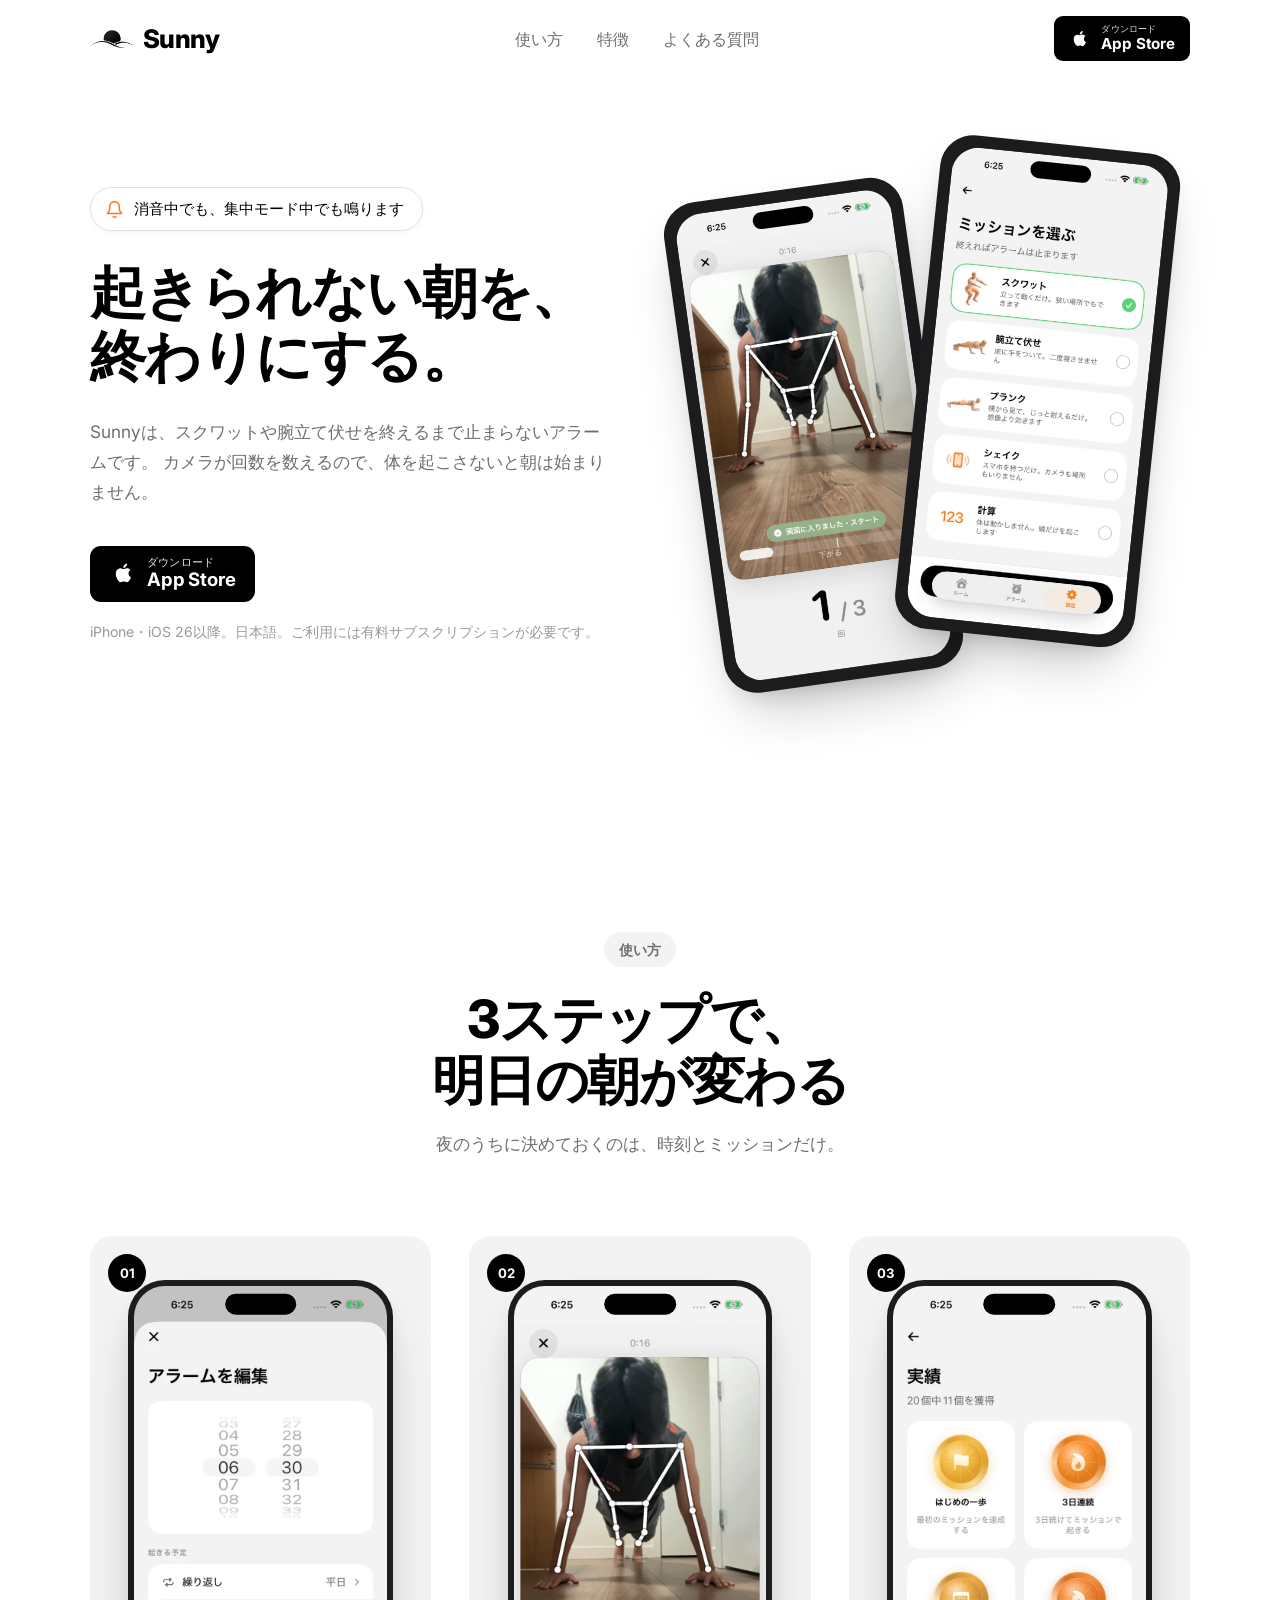
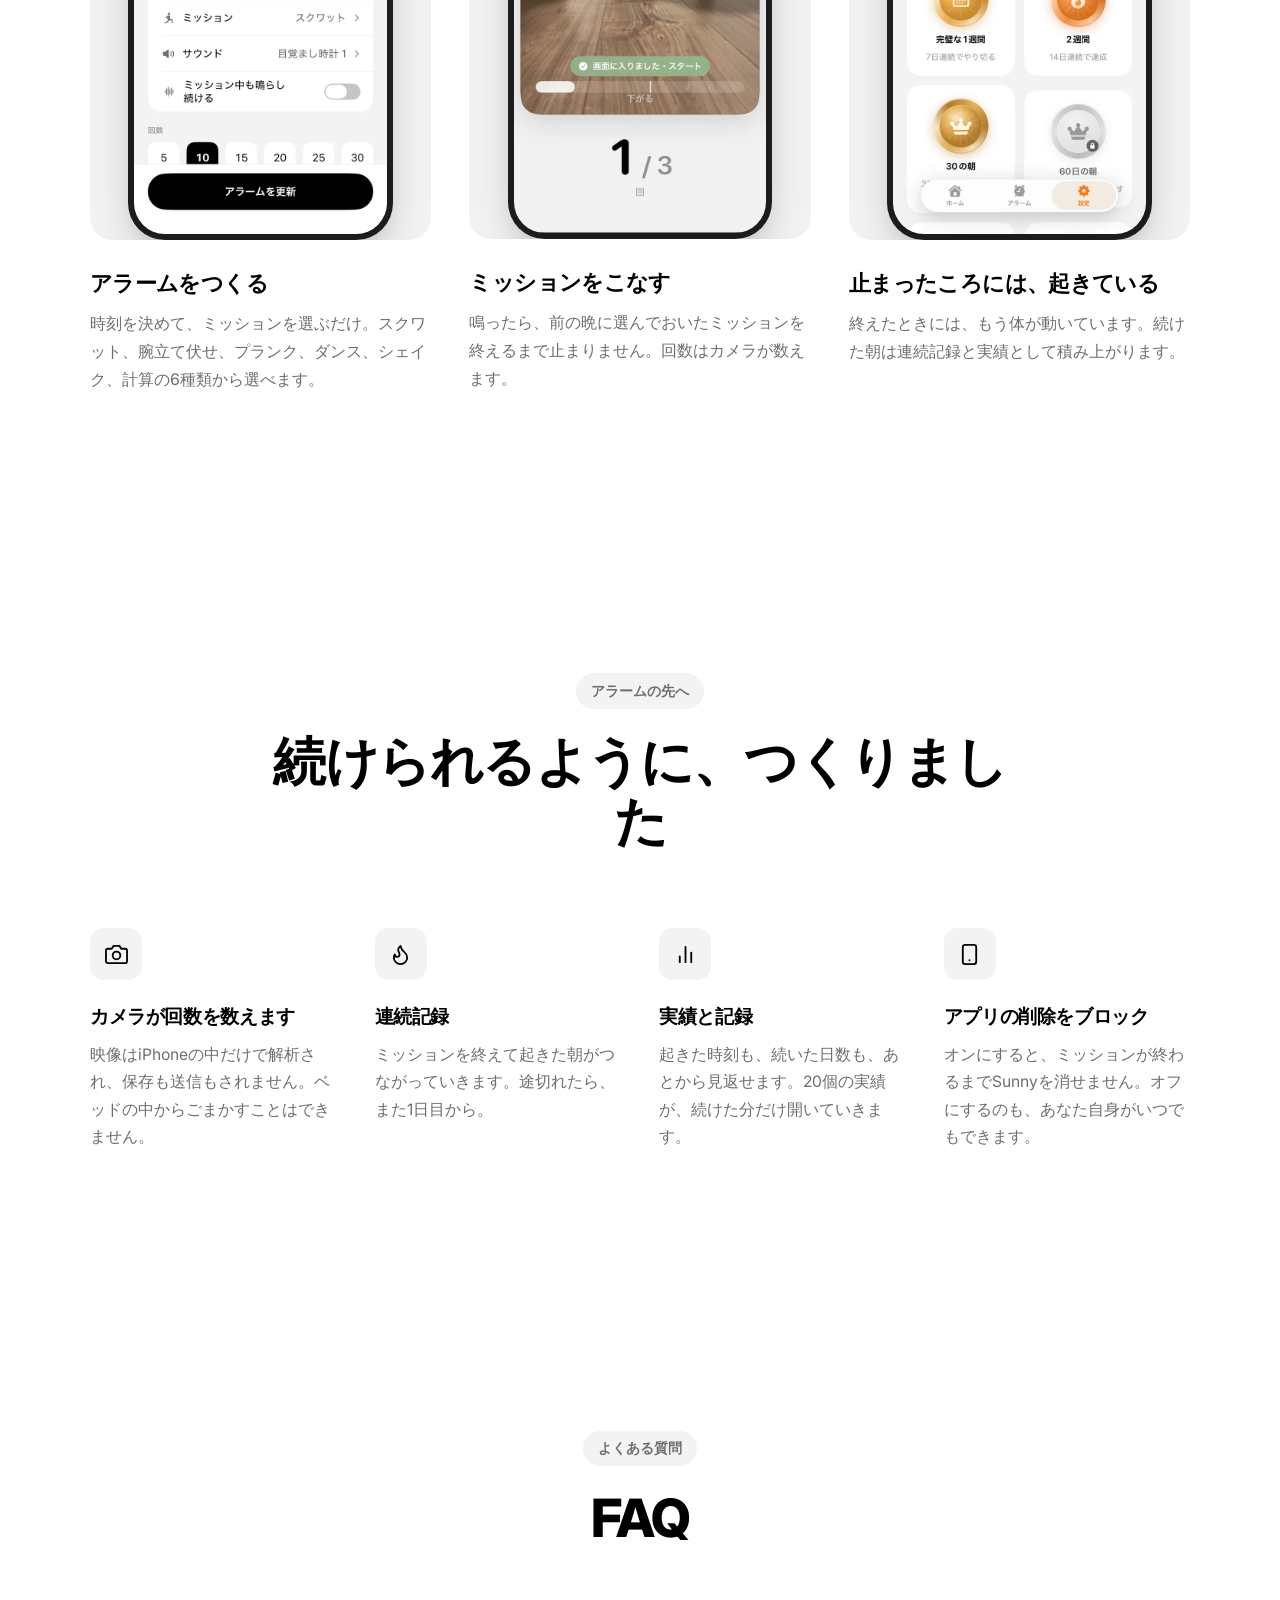
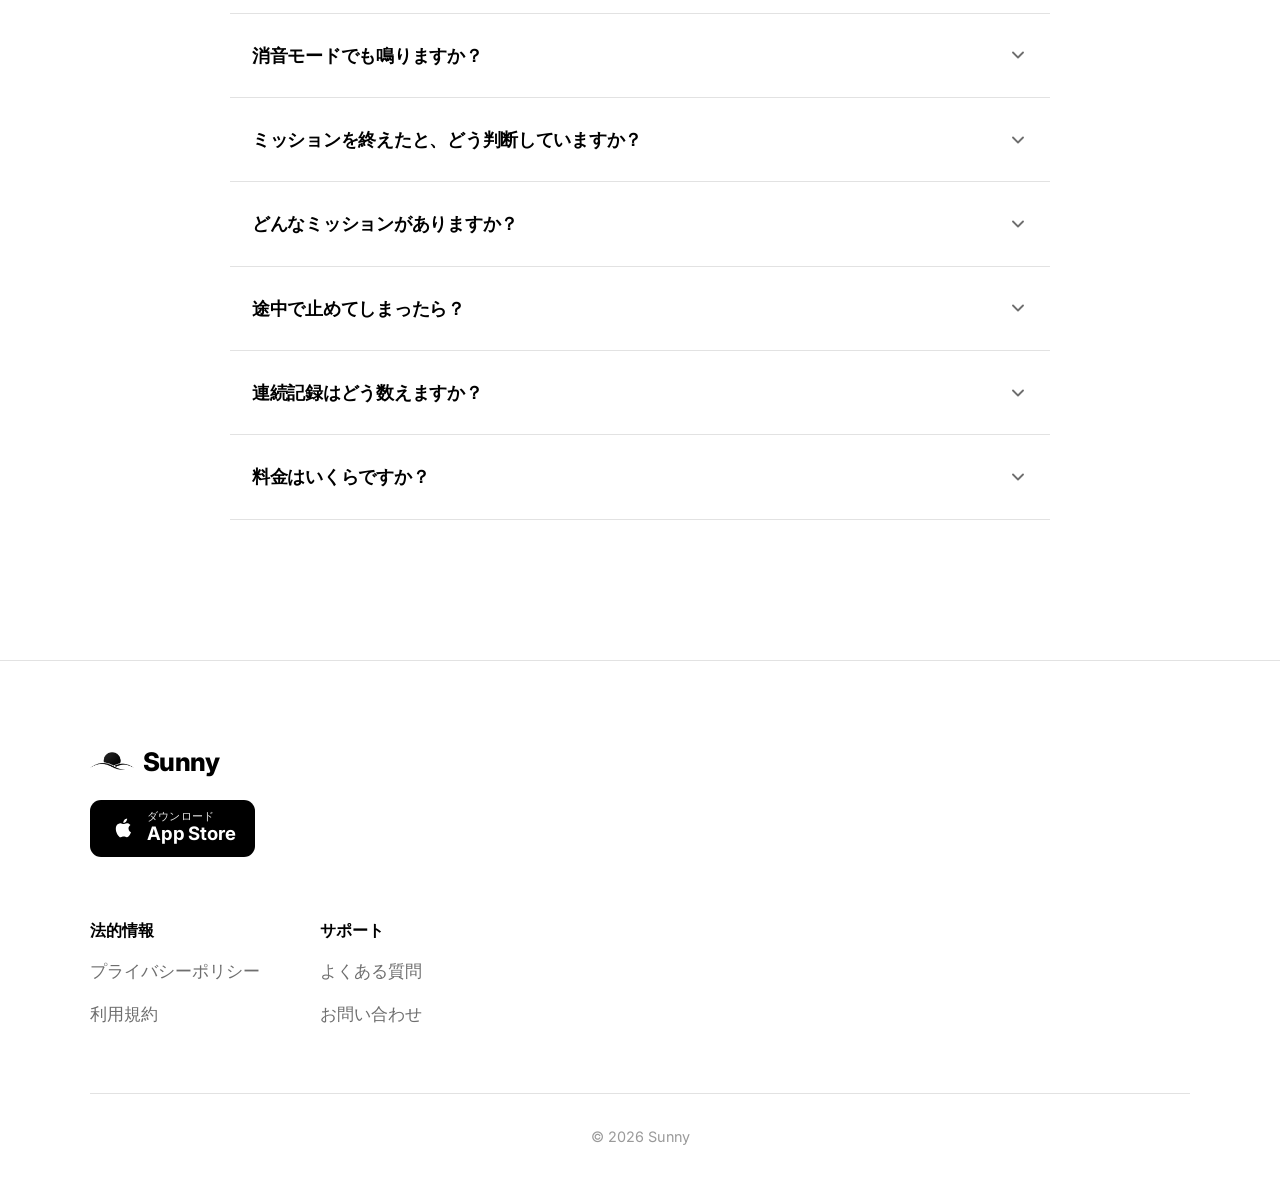
==== commit e6990912: "Landing page: a real phone frame, the real icon, and a hero that fits Three things were wrong, and t" ====
--- a/index.html
+++ b/index.html
@@ -22,19 +22,9 @@
 <body>
 <a class="skip" href="#main">本文へスキップ</a>
 
-<!-- The sunrise mark, reused by the header and the footer. -->
+<!-- Icons used more than once. The sunrise mark is not here: it is the app icon
+     itself, painted as a CSS mask — see `.wordmark .mark` in site.css. -->
 <svg width="0" height="0" style="position:absolute" aria-hidden="true">
-  <symbol id="mark" viewBox="0 0 32 24">
-    <g stroke="currentColor" stroke-width="2.1" stroke-linecap="round" fill="none">
-      <path d="M16 1.4v3.1"/>
-      <path d="M6.9 5.2l2.2 2.2"/>
-      <path d="M25.1 5.2l-2.2 2.2"/>
-      <path d="M1.8 14.4h3.1"/>
-      <path d="M27.1 14.4h3.1"/>
-    </g>
-    <path d="M8.4 18.4a7.6 7.6 0 0 1 15.2 0z" fill="currentColor"/>
-    <path d="M1.6 21.6h28.8" stroke="currentColor" stroke-width="2.1" stroke-linecap="round" fill="none"/>
-  </symbol>
   <symbol id="apple" viewBox="0 0 24 24">
     <path d="M17.05 12.54c-.02-2.17 1.77-3.21 1.85-3.26-1.01-1.48-2.58-1.68-3.14-1.7-1.34-.13-2.61.79-3.29.79-.68 0-1.72-.77-2.83-.75-1.46.02-2.8.85-3.55 2.15-1.51 2.62-.39 6.51 1.09 8.64.72 1.04 1.58 2.21 2.71 2.17 1.09-.04 1.5-.7 2.82-.7 1.31 0 1.69.7 2.84.68 1.17-.02 1.91-1.06 2.63-2.11.83-1.21 1.17-2.38 1.19-2.44-.03-.01-2.28-.88-2.3-3.47zM14.9 6.09c.6-.73 1.01-1.74.9-2.75-.87.04-1.92.58-2.54 1.3-.55.64-1.04 1.67-.91 2.66.97.08 1.95-.49 2.55-1.21z"/>
   </symbol>
@@ -45,7 +35,7 @@
 
 <header class="masthead">
   <div class="wrap">
-    <a class="wordmark" href="#top"><svg><use href="#mark"/></svg>Sunny</a>
+    <a class="wordmark" href="#top"><span class="mark" aria-hidden="true"></span>Sunny</a>
     <nav aria-label="ページ内">
       <a href="#steps">使い方</a>
       <a href="#features">特徴</a>
@@ -104,8 +94,8 @@
       </div>
 
       <div class="hero-art">
-        <div class="phone"><img src="img/home.webp" width="660" height="1434" alt="Sunnyのホーム画面。次のアラームは6時30分、連続記録は34日。"></div>
-        <div class="phone"><img src="img/missions.webp" width="660" height="1434" alt="ミッションを選ぶ画面。スクワット、腕立て伏せ、プランク、シェイク、計算。"></div>
+        <div class="phone"><span class="screen"><img src="img/camera.webp" width="660" height="1431" alt="腕立て伏せのミッション中。カメラが姿勢を捉え、回数を数えている。"><span class="island"></span></span></div>
+        <div class="phone"><span class="screen"><img src="img/missions.webp" width="660" height="1434" alt="ミッションを選ぶ画面。スクワット、腕立て伏せ、プランク、シェイク、計算。"><span class="island"></span></span></div>
       </div>
     </div>
   </section>
@@ -123,7 +113,7 @@
         <li class="step">
           <div class="step-card">
             <span class="step-num">01</span>
-            <div class="phone"><img src="img/editor.webp" width="660" height="1434" alt="アラームを編集する画面。時刻、繰り返し、ミッション、サウンドを設定。" loading="lazy"></div>
+            <div class="phone"><span class="screen"><img src="img/editor.webp" width="660" height="1434" alt="アラームを編集する画面。時刻、繰り返し、ミッション、サウンドを設定。" loading="lazy"><span class="island"></span></span></div>
           </div>
           <h3>アラームをつくる</h3>
           <p>時刻を決めて、ミッションを選ぶだけ。スクワット、腕立て伏せ、プランク、ダンス、シェイク、計算の6種類から選べます。</p>
@@ -132,7 +122,7 @@
         <li class="step">
           <div class="step-card">
             <span class="step-num">02</span>
-            <div class="phone"><img src="img/camera.webp" width="660" height="1431" alt="腕立て伏せのミッション中。カメラが姿勢を捉え、回数を数えている。" loading="lazy"></div>
+            <div class="phone"><span class="screen"><img src="img/camera.webp" width="660" height="1431" alt="腕立て伏せのミッション中。カメラが姿勢を捉え、回数を数えている。" loading="lazy"><span class="island"></span></span></div>
           </div>
           <h3>ミッションをこなす</h3>
           <p>鳴ったら、前の晩に選んでおいたミッションを終えるまで止まりません。回数はカメラが数えます。</p>
@@ -141,7 +131,7 @@
         <li class="step">
           <div class="step-card">
             <span class="step-num">03</span>
-            <div class="phone"><img src="img/achievements.webp" width="660" height="1434" alt="実績の画面。20個のうち11個を獲得している。" loading="lazy"></div>
+            <div class="phone"><span class="screen"><img src="img/achievements.webp" width="660" height="1434" alt="実績の画面。20個のうち11個を獲得している。" loading="lazy"><span class="island"></span></span></div>
           </div>
           <h3>止まったころには、起きている</h3>
           <p>終えたときには、もう体が動いています。続けた朝は連続記録と実績として積み上がります。</p>
@@ -248,7 +238,7 @@
 <footer>
   <div class="wrap">
     <div class="top">
-      <a class="wordmark" href="#top"><svg><use href="#mark"/></svg>Sunny</a>
+      <a class="wordmark" href="#top"><span class="mark" aria-hidden="true"></span>Sunny</a>
       <a class="store" href="https://apps.apple.com/jp/app/sunny-wake-up-alarm/id6799345297">
         <svg aria-hidden="true"><use href="#apple"/></svg>
         <span>
--- a/site.css
+++ b/site.css
@@ -113,14 +113,42 @@
   display: inline-flex;
   line-height: 1;
   align-items: center;
-  gap: 10px;
+  gap: 9px;
   font-size: 1.6rem;
   font-weight: 800;
   letter-spacing: -0.02em;
   text-decoration: none;
   color: var(--ink);
 }
-.wordmark svg { width: 30px; height: auto; color: var(--ink); }
+
+/* The sunrise mark, lifted from the shipped app icon rather than redrawn.
+ *
+ * It was an inline SVG of a sun with rays over a straight horizon, which is not what
+ * Sunny's icon is: a sun sitting behind a long S-curved horizon, no rays, 2.44:1 rather
+ * than square. `Web/img/mark.png` is that shape, extracted from
+ * Sunny/Resources/.../icon-1024.png as an alpha mask, so it cannot drift from the icon
+ * the App Store shows.
+ *
+ * Painted as a mask over `currentColor` rather than dropped in as an <img>, so the mark
+ * takes the wordmark's ink colour and stays one colour with the text beside it.
+ */
+.wordmark .mark {
+  width: 44px;
+  aspect-ratio: 320 / 131;
+  flex: none;
+  background: currentColor;
+  -webkit-mask: url("img/mark.png") center / contain no-repeat;
+  mask: url("img/mark.png") center / contain no-repeat;
+}
+
+/* Without masking, `background: currentColor` above would paint a solid black bar where
+ * the logo goes — a worse failure than any mark at all. The PNG is already black with
+ * an alpha channel, so drawing it directly is the same picture by another route. */
+@supports not (mask: url("img/mark.png")) {
+  .wordmark .mark {
+    background: url("img/mark.png") center / contain no-repeat;
+  }
+}
 
 /* ---- App Store button --------------------------------------------------- */
 /* A stand-in for Apple's official badge artwork — same shape, same wording, drawn
@@ -145,31 +173,54 @@
 .store .big { font-size: 1.16rem; font-weight: 700; letter-spacing: -0.01em; }
 
 /* ---- Phone mockup ------------------------------------------------------- */
-/* One aspect ratio serves every screenshot: the five exports are 660x1434 apart
- * from the camera capture at 660x1431, which is a third of a percent away. */
+/*
+ * The screenshot sits *inside* the frame, which sounds obvious and was not what the
+ * first version did. It inset the image with `top/bottom: 2.4%; left/right: 2.7%` —
+ * and a percentage inset resolves against the containing block's **height** for
+ * top/bottom but its **width** for left/right. On a phone twice as tall as it is wide
+ * that made the top bezel nearly four times the side bezel, and the screen's corner
+ * radius no longer followed the frame's. The result read exactly as it was: a
+ * screenshot pasted on top of a black rectangle.
+ *
+ * Now the bezel is `padding` in percent, which resolves against width on all four
+ * sides and so is uniform, and the image drives the height. Every radius below is the
+ * real device's, expressed against this box.
+ */
 
 .phone {
+  background: var(--bezel);
+  padding: 2.3%;                       /* uniform: % padding is always of width */
+  border-radius: 14% / 6.6%;           /* 62pt corner on a 456pt-wide device */
+  box-shadow: 0 30px 60px -22px rgba(0,0,0,.30), 0 10px 24px -12px rgba(0,0,0,.18);
+}
+
+.phone .screen {
   position: relative;
-  aspect-ratio: 660 / 1434;
-  background: var(--bezel);
-  border-radius: 14% / 6.4%;
-  box-shadow: 0 30px 60px -22px rgba(0,0,0,.30), 0 10px 24px -12px rgba(0,0,0,.18);
-}
-.phone img {
+  display: block;
+  overflow: hidden;
+  border-radius: 12.3% / 5.66%;        /* device radius less the bezel */
+  background: #000;
+}
+
+.phone img { display: block; width: 100%; height: auto; }
+
+/* The Dynamic Island. The simulator draws the status bar but leaves the cut-out empty,
+ * so the pill is put back — the same fix Tools/appstore/compose.py makes for the App
+ * Store images.
+ *
+ * Positioned from the screenshots rather than from a spec sheet: in every export the
+ * status-bar glyphs sit at y 38-58 of 1434 (centre 3.35%) and leave a gap from x 153
+ * to x 513, centred on the screen's midline. The island is centred on that same point,
+ * 28.4% wide and 3.77% tall — the real 125x36pt island against a 440x956pt screen,
+ * which lands inside the measured gap with room either side.
+ */
+.phone .island {
   position: absolute;
-  top: 2.4%; bottom: 2.4%; left: 2.7%; right: 2.7%;
-  width: auto; height: auto;
-  object-fit: cover;
-  border-radius: 11.5% / 5.3%;
-}
-/* The simulator draws the status bar but leaves the island's cut-out empty, so the
- * pill is put back here — the same fix Tools/appstore/compose.py makes for the
- * App Store images. Verified against the exports: nothing is drawn underneath. */
-.phone::after {
-  content: "";
-  position: absolute;
-  top: 3.4%; left: 50%; translate: -50% 0;
-  width: 27%; height: 2.7%;
+  left: 50%;
+  top: 3.35%;
+  translate: -50% -50%;
+  width: 28.4%;
+  height: 3.77%;
   background: #000;
   border-radius: 999px;
 }
@@ -244,7 +295,13 @@
 .hero .fineprint { color: var(--ink-3); font-size: 0.88rem; margin-top: 18px; }
 
 .hero-art { display: flex; align-items: center; justify-content: center; }
-.hero-art .phone { width: 47%; }
+
+/* The pair should clear the fold on a laptop, and on a laptop the constraint is height,
+ * not width. A rotated phone's bounding box is about 2.17x its width, and the space
+ * above the fold is the viewport less the header (78px) and the hero's top padding —
+ * so `46vh - 88px` is the widest phone that still fits. It only bites on short
+ * viewports: at 800px tall it lands on the same 47% the width rule already gives. */
+.hero-art .phone { width: min(47%, calc(46vh - 88px)); }
 .hero-art .phone:first-child { rotate: -8deg; translate: 0 4%; z-index: 1; }
 .hero-art .phone:last-child  { rotate: 6deg;  translate: -7% -5%; z-index: 2; }
 
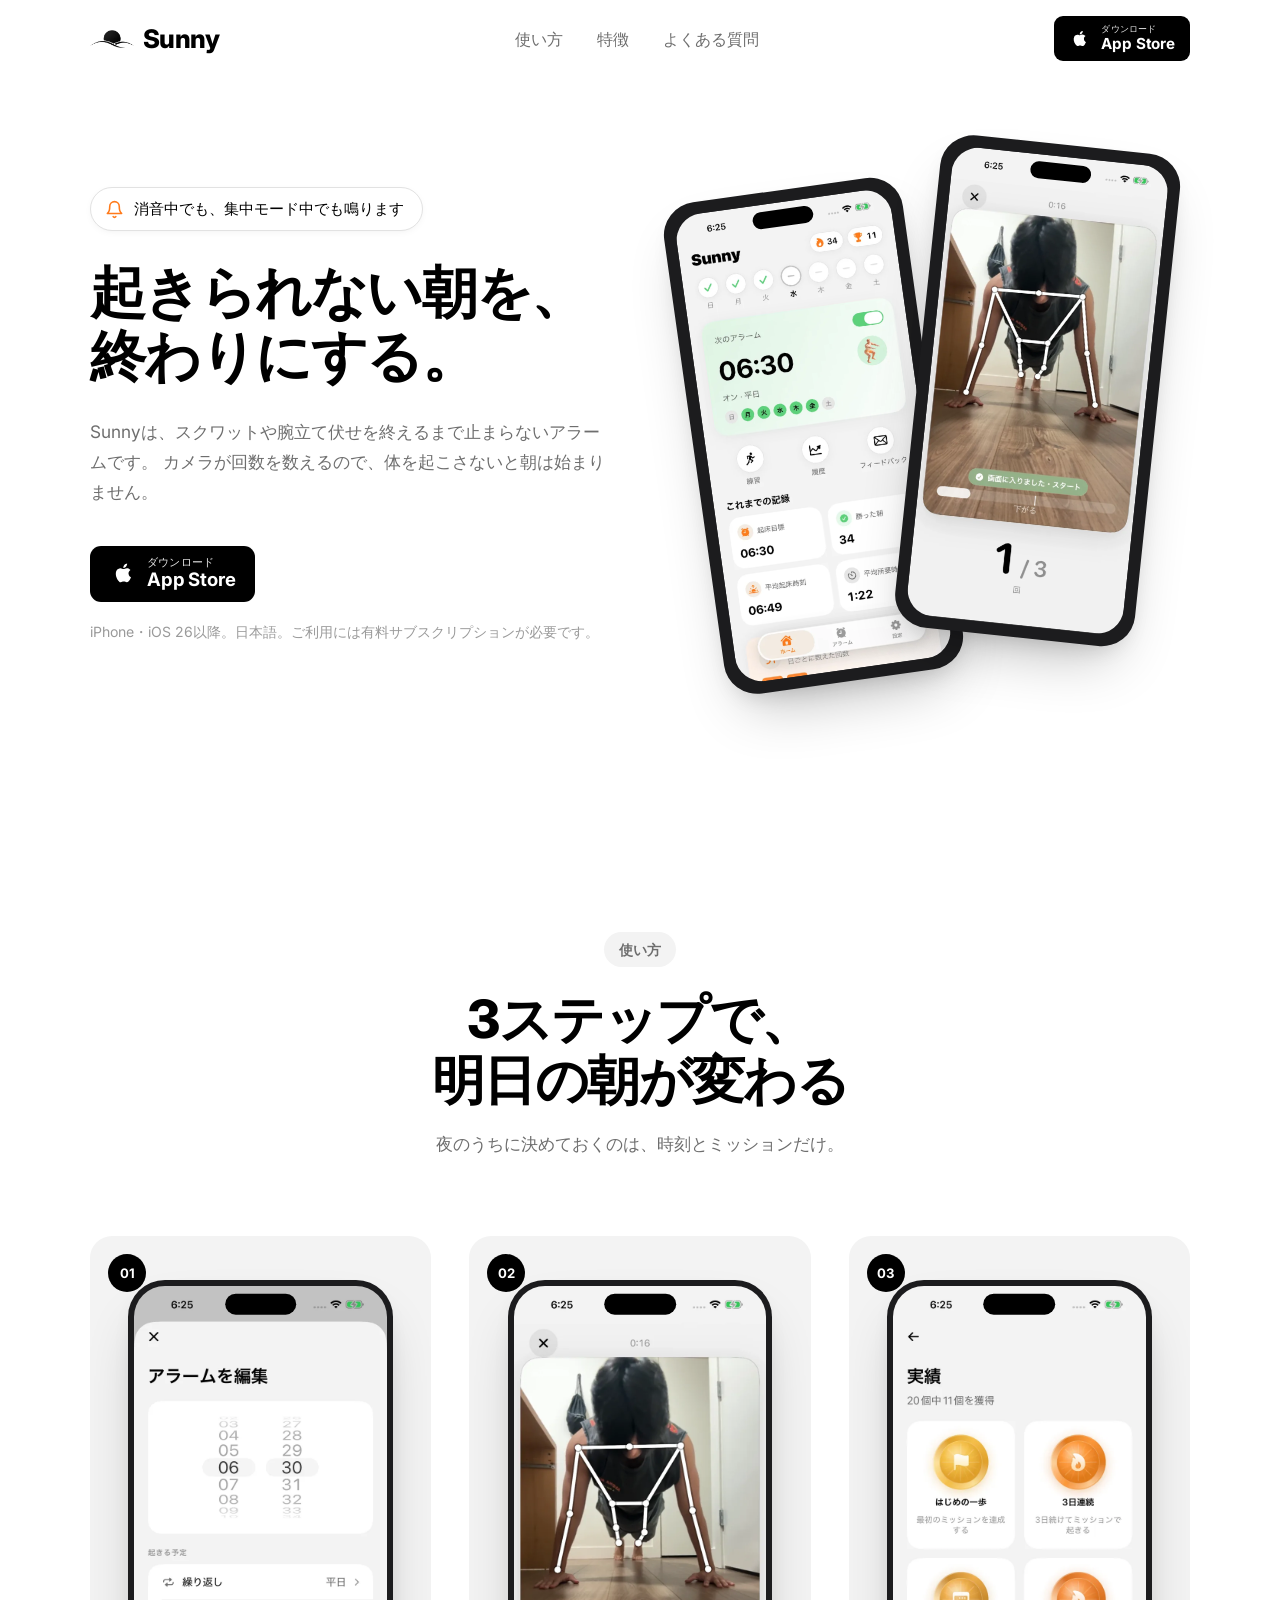
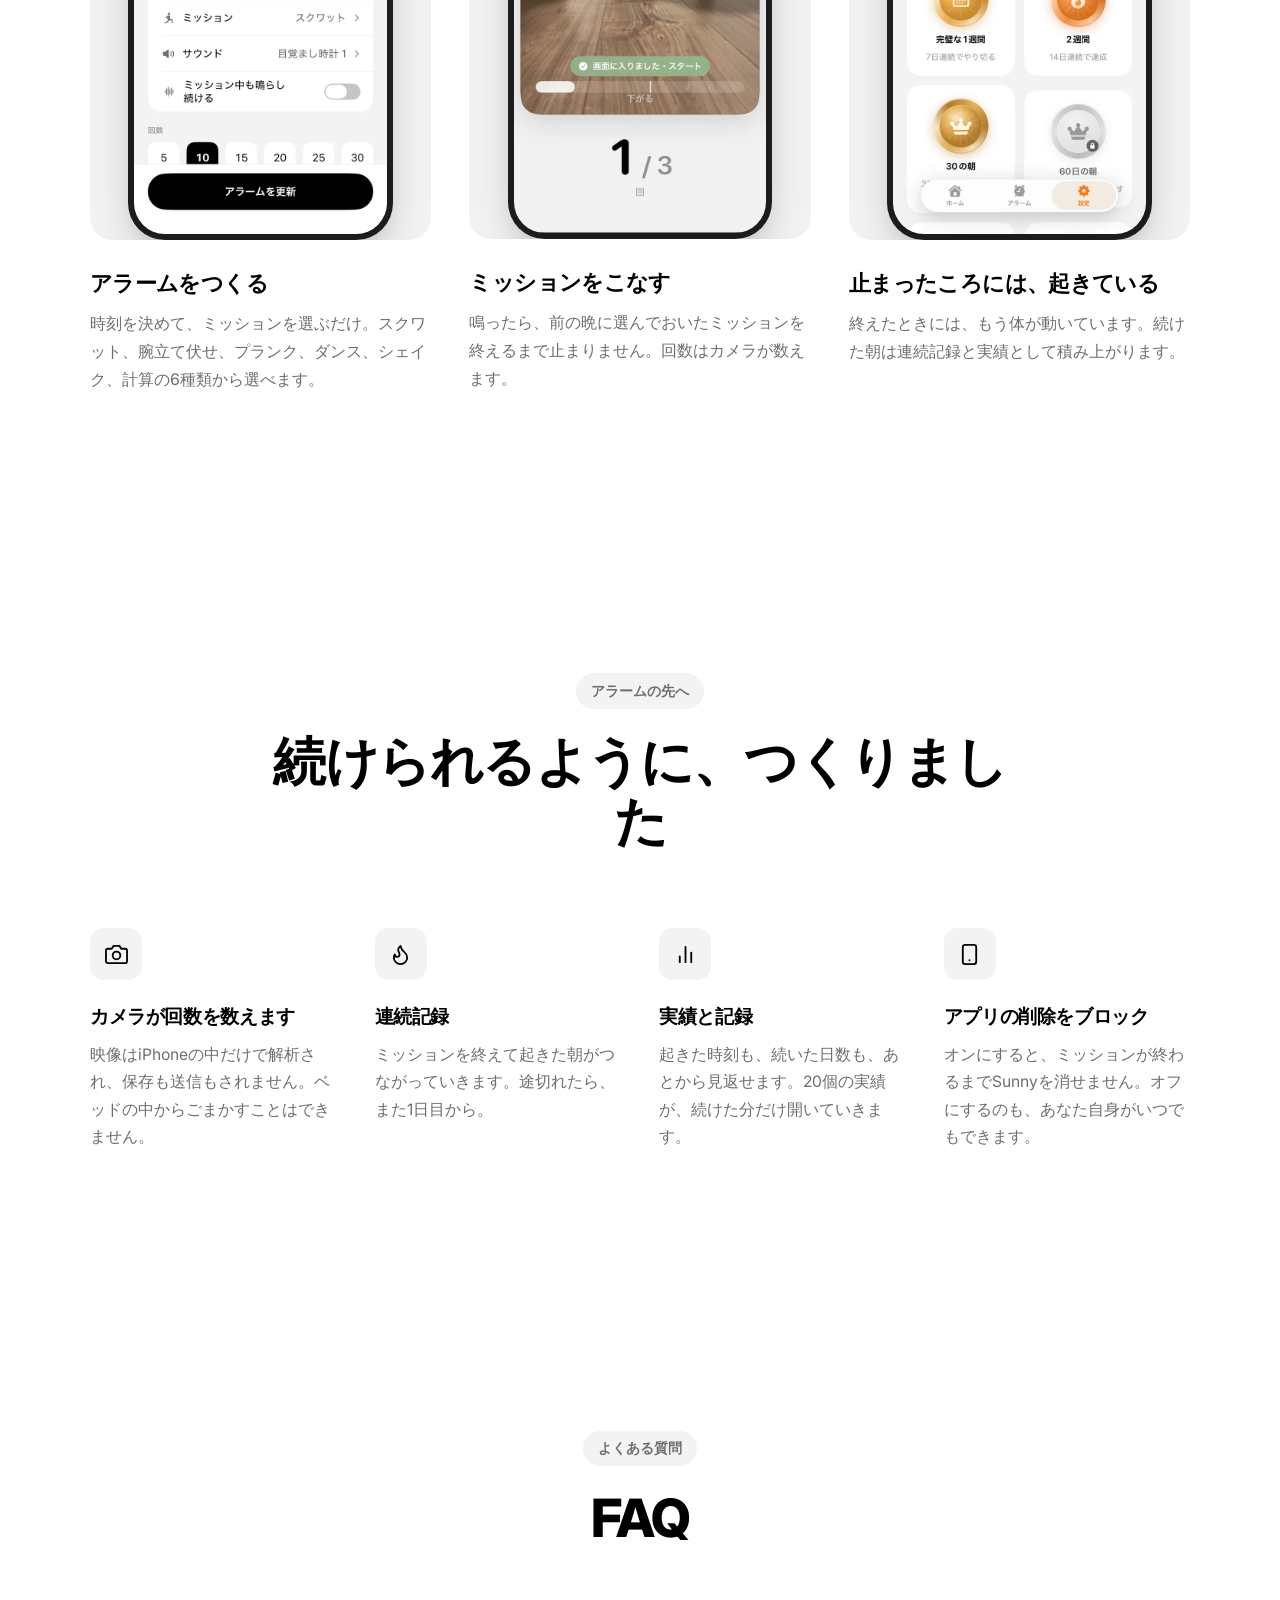
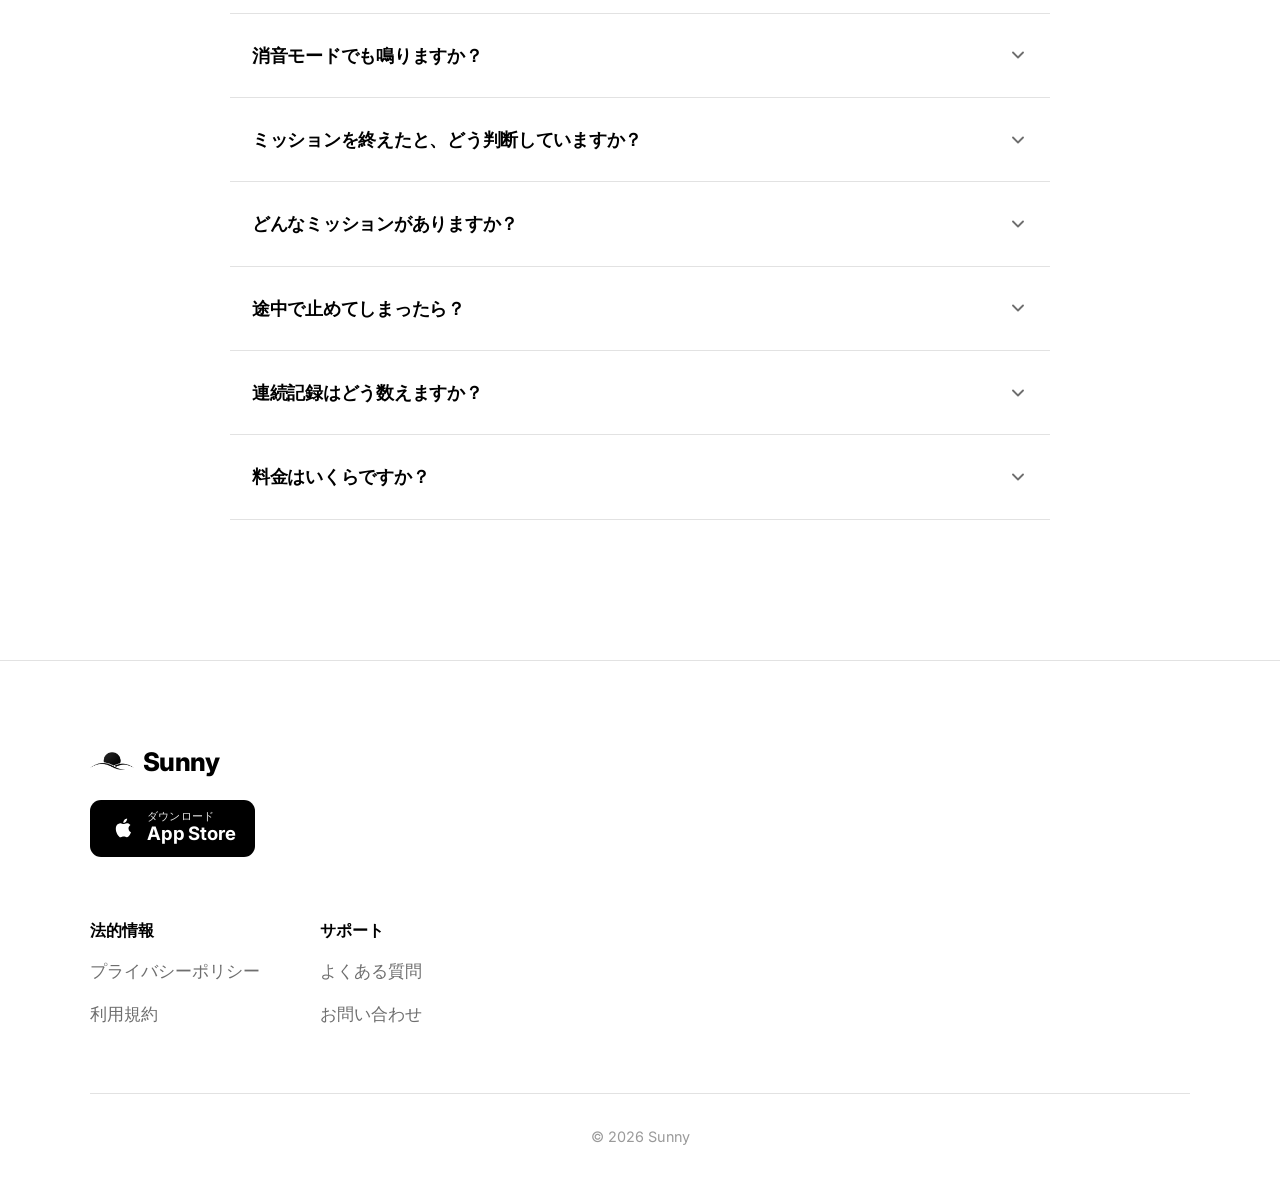
==== commit 187bf170: "Landing page: the camera goes on the right-hand hero phone I put it on the left one. The pairing is " ====
--- a/index.html
+++ b/index.html
@@ -94,8 +94,8 @@
       </div>
 
       <div class="hero-art">
+        <div class="phone"><span class="screen"><img src="img/home.webp" width="660" height="1434" alt="Sunnyのホーム画面。次のアラームは6時30分、連続記録は34日。"><span class="island"></span></span></div>
         <div class="phone"><span class="screen"><img src="img/camera.webp" width="660" height="1431" alt="腕立て伏せのミッション中。カメラが姿勢を捉え、回数を数えている。"><span class="island"></span></span></div>
-        <div class="phone"><span class="screen"><img src="img/missions.webp" width="660" height="1434" alt="ミッションを選ぶ画面。スクワット、腕立て伏せ、プランク、シェイク、計算。"><span class="island"></span></span></div>
       </div>
     </div>
   </section>
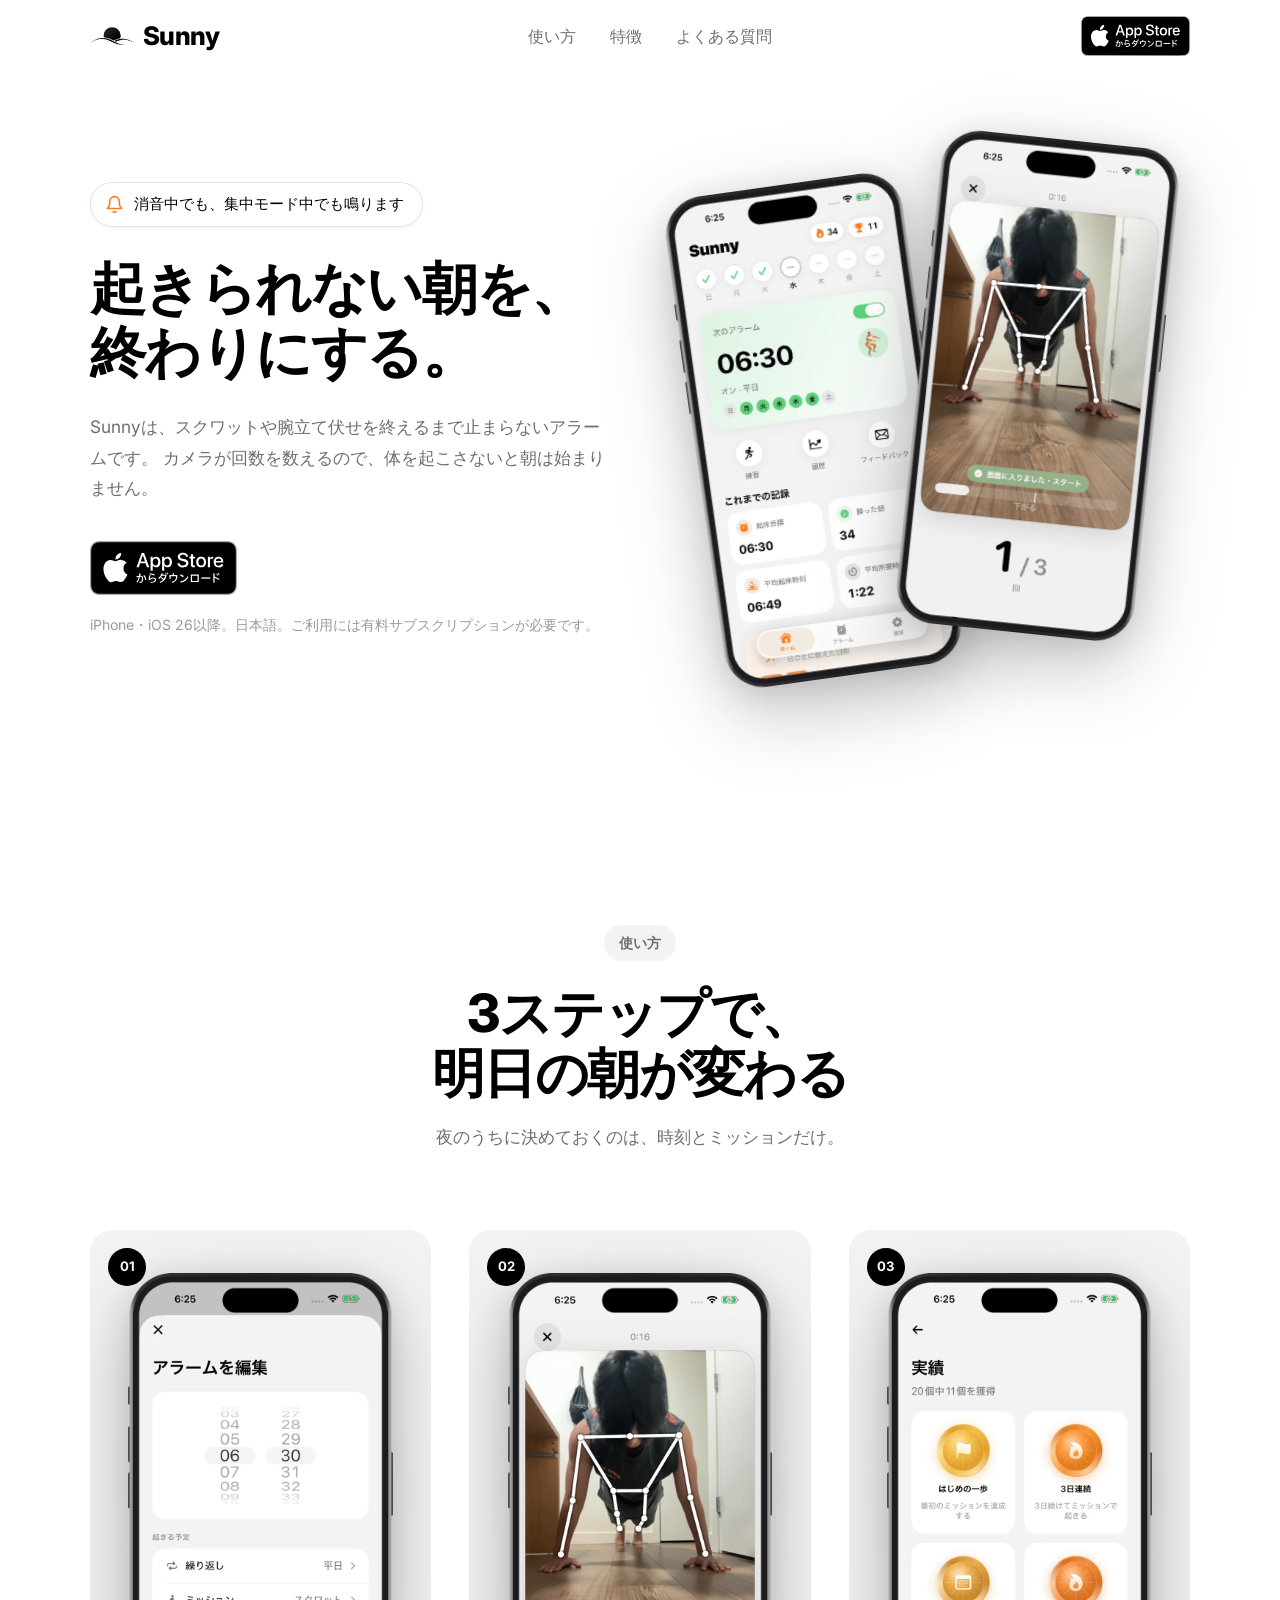
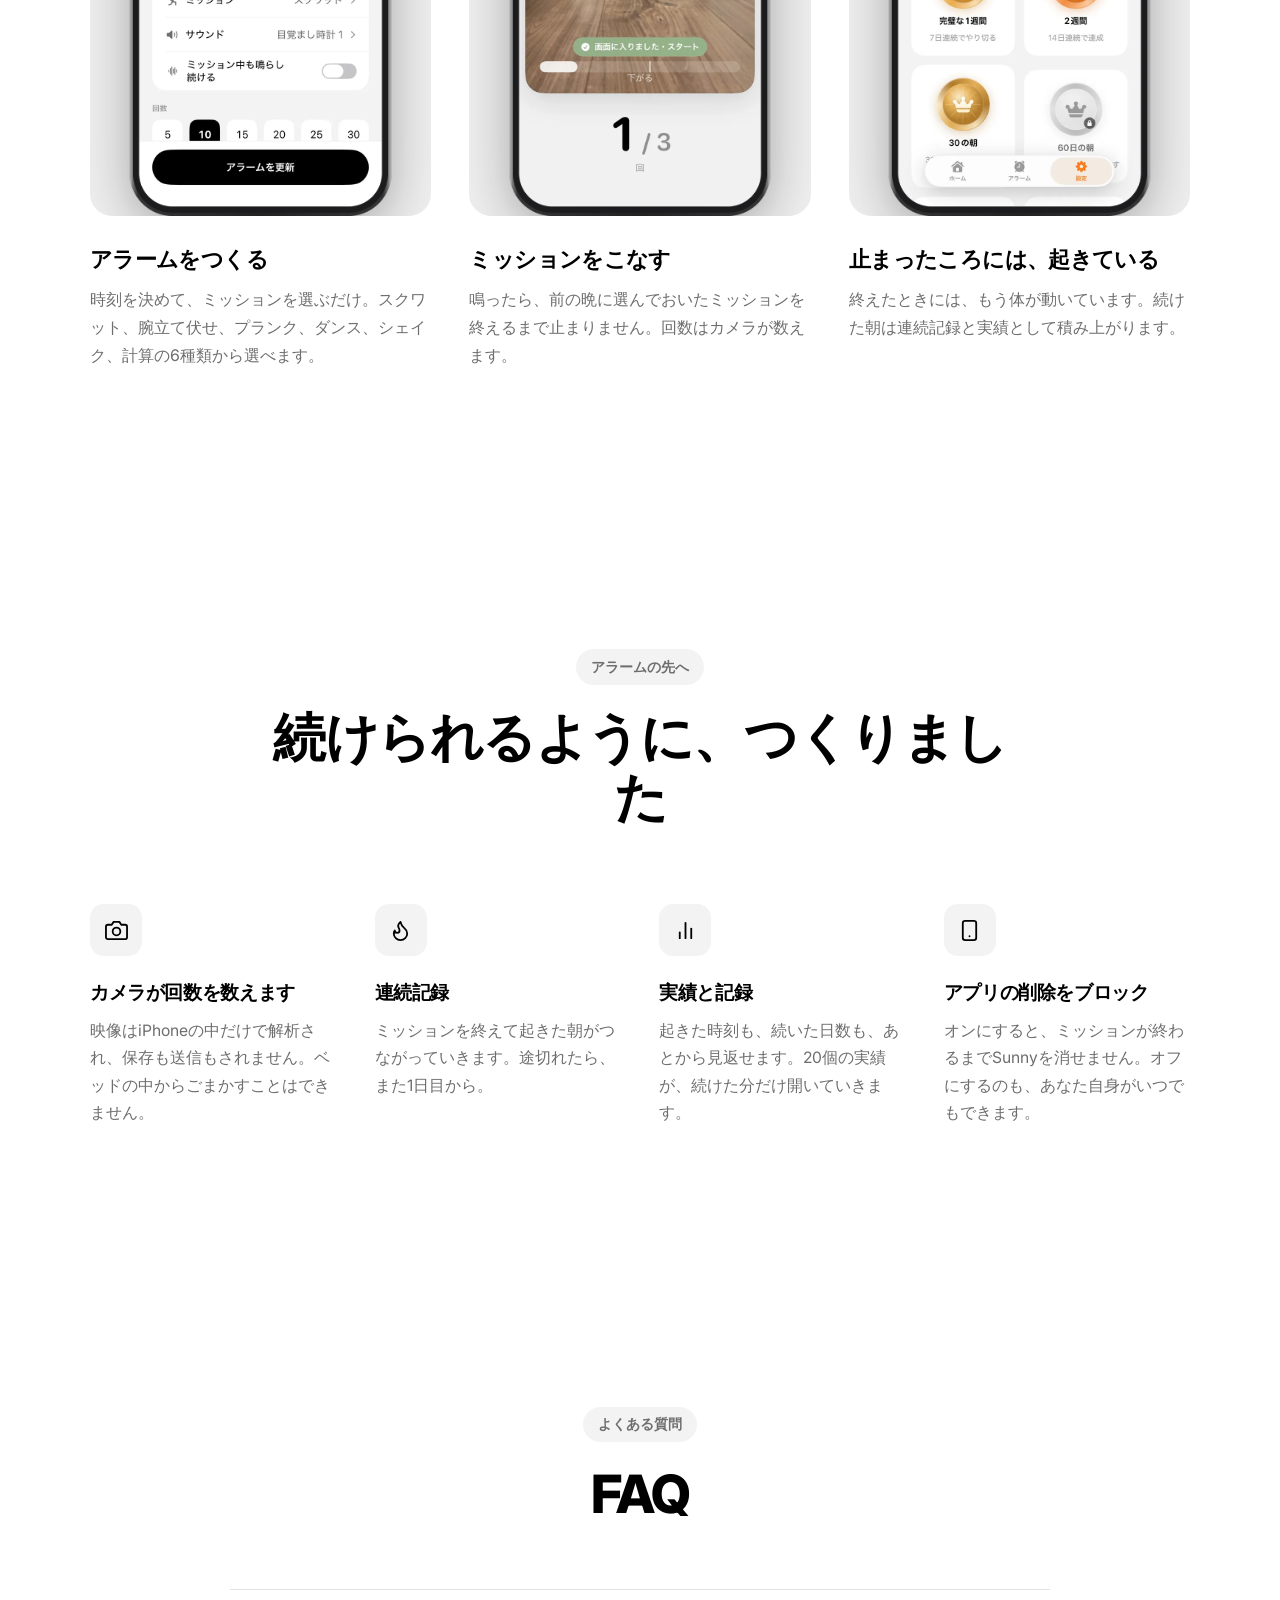
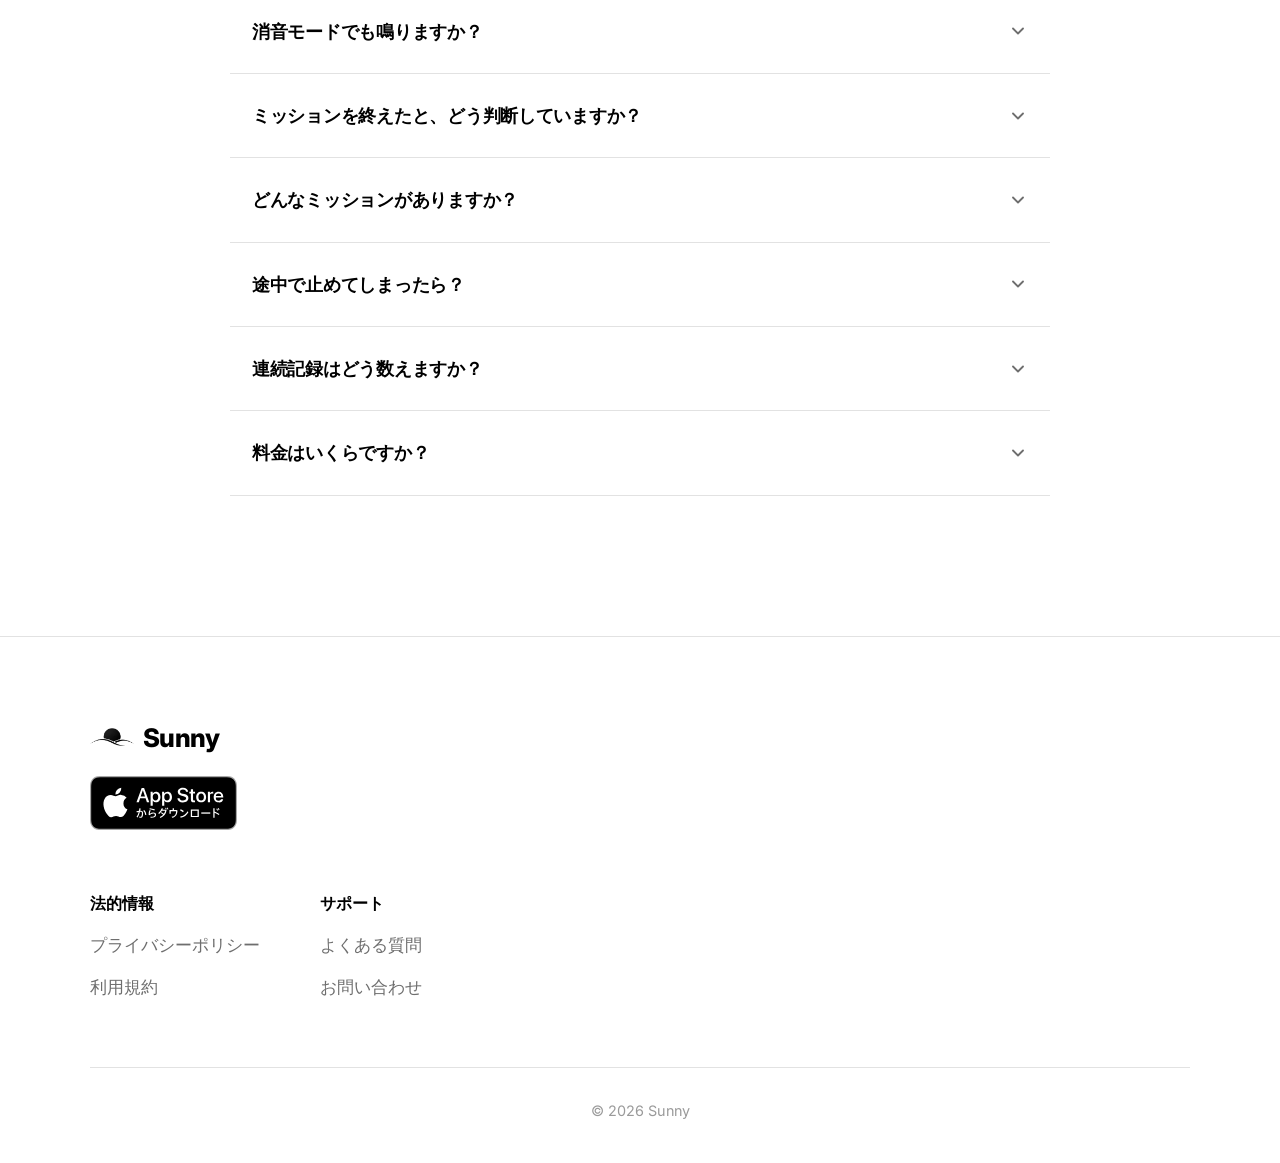
==== commit 824712c3: "Landing page: the real phone, and Apple's real badge **The phones did not look like phones.** They w" ====
--- a/index.html
+++ b/index.html
@@ -25,9 +25,6 @@
 <!-- Icons used more than once. The sunrise mark is not here: it is the app icon
      itself, painted as a CSS mask — see `.wordmark .mark` in site.css. -->
 <svg width="0" height="0" style="position:absolute" aria-hidden="true">
-  <symbol id="apple" viewBox="0 0 24 24">
-    <path d="M17.05 12.54c-.02-2.17 1.77-3.21 1.85-3.26-1.01-1.48-2.58-1.68-3.14-1.7-1.34-.13-2.61.79-3.29.79-.68 0-1.72-.77-2.83-.75-1.46.02-2.8.85-3.55 2.15-1.51 2.62-.39 6.51 1.09 8.64.72 1.04 1.58 2.21 2.71 2.17 1.09-.04 1.5-.7 2.82-.7 1.31 0 1.69.7 2.84.68 1.17-.02 1.91-1.06 2.63-2.11.83-1.21 1.17-2.38 1.19-2.44-.03-.01-2.28-.88-2.3-3.47zM14.9 6.09c.6-.73 1.01-1.74.9-2.75-.87.04-1.92.58-2.54 1.3-.55.64-1.04 1.67-.91 2.66.97.08 1.95-.49 2.55-1.21z"/>
-  </symbol>
   <symbol id="chevron" viewBox="0 0 24 24">
     <path d="M6 9l6 6 6-6" fill="none" stroke="currentColor" stroke-width="2.2" stroke-linecap="round" stroke-linejoin="round"/>
   </symbol>
@@ -43,13 +40,7 @@
     </nav>
     <!-- APP-STORE-URL: replace every href="https://apps.apple.com/jp/app/sunny-wake-up-alarm/id6799345297" with the real product page
          once the numeric Apple ID is known. There are four on this page. -->
-    <a class="store" href="https://apps.apple.com/jp/app/sunny-wake-up-alarm/id6799345297">
-      <svg aria-hidden="true"><use href="#apple"/></svg>
-      <span>
-        <span class="small">ダウンロード</span>
-        <span class="big">App Store</span>
-      </span>
-    </a>
+    <a class="store" href="https://apps.apple.com/jp/app/sunny-wake-up-alarm/id6799345297"><img src="img/appstore-badge.svg" width="109" height="40" alt="App Store でダウンロード"></a>
   </div>
 </header>
 
@@ -81,21 +72,15 @@
         </p>
 
         <div class="cta">
-          <a class="store" href="https://apps.apple.com/jp/app/sunny-wake-up-alarm/id6799345297">
-            <svg aria-hidden="true"><use href="#apple"/></svg>
-            <span>
-              <span class="small">ダウンロード</span>
-              <span class="big">App Store</span>
-            </span>
-          </a>
+          <a class="store" href="https://apps.apple.com/jp/app/sunny-wake-up-alarm/id6799345297"><img src="img/appstore-badge.svg" width="109" height="40" alt="App Store でダウンロード"></a>
         </div>
 
         <p class="fineprint">iPhone・iOS 26以降。日本語。ご利用には有料サブスクリプションが必要です。</p>
       </div>
 
       <div class="hero-art">
-        <div class="phone"><span class="screen"><img src="img/home.webp" width="660" height="1434" alt="Sunnyのホーム画面。次のアラームは6時30分、連続記録は34日。"><span class="island"></span></span></div>
-        <div class="phone"><span class="screen"><img src="img/camera.webp" width="660" height="1431" alt="腕立て伏せのミッション中。カメラが姿勢を捉え、回数を数えている。"><span class="island"></span></span></div>
+        <div class="phone"><span class="screen"><img src="img/home.webp" width="660" height="1434" alt="Sunnyのホーム画面。次のアラームは6時30分、連続記録は34日。"></span><img class="frame" src="img/phone-frame.webp" alt="" aria-hidden="true"></div>
+        <div class="phone"><span class="screen"><img src="img/camera.webp" width="660" height="1431" alt="腕立て伏せのミッション中。カメラが姿勢を捉え、回数を数えている。"></span><img class="frame" src="img/phone-frame.webp" alt="" aria-hidden="true"></div>
       </div>
     </div>
   </section>
@@ -113,7 +98,7 @@
         <li class="step">
           <div class="step-card">
             <span class="step-num">01</span>
-            <div class="phone"><span class="screen"><img src="img/editor.webp" width="660" height="1434" alt="アラームを編集する画面。時刻、繰り返し、ミッション、サウンドを設定。" loading="lazy"><span class="island"></span></span></div>
+            <div class="phone"><span class="screen"><img src="img/editor.webp" width="660" height="1434" alt="アラームを編集する画面。時刻、繰り返し、ミッション、サウンドを設定。" loading="lazy"></span><img class="frame" src="img/phone-frame.webp" alt="" aria-hidden="true"></div>
           </div>
           <h3>アラームをつくる</h3>
           <p>時刻を決めて、ミッションを選ぶだけ。スクワット、腕立て伏せ、プランク、ダンス、シェイク、計算の6種類から選べます。</p>
@@ -122,7 +107,7 @@
         <li class="step">
           <div class="step-card">
             <span class="step-num">02</span>
-            <div class="phone"><span class="screen"><img src="img/camera.webp" width="660" height="1431" alt="腕立て伏せのミッション中。カメラが姿勢を捉え、回数を数えている。" loading="lazy"><span class="island"></span></span></div>
+            <div class="phone"><span class="screen"><img src="img/camera.webp" width="660" height="1431" alt="腕立て伏せのミッション中。カメラが姿勢を捉え、回数を数えている。" loading="lazy"></span><img class="frame" src="img/phone-frame.webp" alt="" aria-hidden="true"></div>
           </div>
           <h3>ミッションをこなす</h3>
           <p>鳴ったら、前の晩に選んでおいたミッションを終えるまで止まりません。回数はカメラが数えます。</p>
@@ -131,7 +116,7 @@
         <li class="step">
           <div class="step-card">
             <span class="step-num">03</span>
-            <div class="phone"><span class="screen"><img src="img/achievements.webp" width="660" height="1434" alt="実績の画面。20個のうち11個を獲得している。" loading="lazy"><span class="island"></span></span></div>
+            <div class="phone"><span class="screen"><img src="img/achievements.webp" width="660" height="1434" alt="実績の画面。20個のうち11個を獲得している。" loading="lazy"></span><img class="frame" src="img/phone-frame.webp" alt="" aria-hidden="true"></div>
           </div>
           <h3>止まったころには、起きている</h3>
           <p>終えたときには、もう体が動いています。続けた朝は連続記録と実績として積み上がります。</p>
@@ -239,13 +224,7 @@
   <div class="wrap">
     <div class="top">
       <a class="wordmark" href="#top"><span class="mark" aria-hidden="true"></span>Sunny</a>
-      <a class="store" href="https://apps.apple.com/jp/app/sunny-wake-up-alarm/id6799345297">
-        <svg aria-hidden="true"><use href="#apple"/></svg>
-        <span>
-          <span class="small">ダウンロード</span>
-          <span class="big">App Store</span>
-        </span>
-      </a>
+      <a class="store" href="https://apps.apple.com/jp/app/sunny-wake-up-alarm/id6799345297"><img src="img/appstore-badge.svg" width="109" height="40" alt="App Store でダウンロード"></a>
     </div>
 
     <div class="cols">
--- a/site.css
+++ b/site.css
@@ -151,79 +151,64 @@
 }
 
 /* ---- App Store button --------------------------------------------------- */
-/* A stand-in for Apple's official badge artwork — same shape, same wording, drawn
- * rather than downloaded so the page is complete offline. Apple's marketing
- * guidelines want their supplied badge, so swap the <img> in before launch. */
+/*
+ * Apple's own badge artwork, the Japanese one, taken from their marketing resources
+ * (`Download_on_the_App_Store_Badge_JP_RGB_blk`). It replaced a hand-drawn stand-in --
+ * a black pill with an Apple glyph and the words set in Inter -- which was close enough
+ * to read as the badge and wrong enough to look like a knock-off.
+ *
+ * Apple's guidelines: do not redraw it, do not recolour it, keep clear space around it
+ * of at least a quarter of its height, and never render it under 40px tall on the web.
+ * Hence sizes below rather than any restyling.
+ */
 
 .store {
-  display: inline-flex;
-  align-items: center;
-  gap: 11px;
-  background: var(--ink);
-  color: #fff;
-  text-decoration: none;
-  padding: 11px 20px 12px;
-  border-radius: 11px;
+  display: inline-block;
+  line-height: 0;
   transition: transform .15s ease, opacity .15s ease;
 }
-.store:hover { transform: translateY(-1px); opacity: .88; }
-.store svg { width: 26px; height: 26px; flex: none; fill: #fff; }
-.store span { display: block; line-height: 1.15; }
-.store .small { font-size: 0.66rem; letter-spacing: .02em; opacity: .9; }
-.store .big { font-size: 1.16rem; font-weight: 700; letter-spacing: -0.01em; }
+.store:hover { transform: translateY(-1px); opacity: .85; }
+.store img { height: 54px; width: auto; }
 
 /* ---- Phone mockup ------------------------------------------------------- */
 /*
- * The screenshot sits *inside* the frame, which sounds obvious and was not what the
- * first version did. It inset the image with `top/bottom: 2.4%; left/right: 2.7%` —
- * and a percentage inset resolves against the containing block's **height** for
- * top/bottom but its **width** for left/right. On a phone twice as tall as it is wide
- * that made the top bezel nearly four times the side bezel, and the screen's corner
- * radius no longer followed the frame's. The result read exactly as it was: a
- * screenshot pasted on top of a black rectangle.
- *
- * Now the bezel is `padding` in percent, which resolves against width on all four
- * sides and so is uniform, and the image drives the height. Every radius below is the
- * real device's, expressed against this box.
+ * The frame is `Tools/appstore/frame.py`, which draws the device with the same code as
+ * the App Store screenshots: titanium rail, side buttons, bezel, Dynamic Island. One
+ * transparent overlay, 8 KB, shared by every phone on the page; each screenshot sits
+ * behind it in the punched-out screen.
+ *
+ * It replaced a rounded rectangle drawn in CSS with the screenshot inset by percentages
+ * -- which, because a percentage inset resolves against height for top/bottom and width
+ * for left/right, gave a top bezel four times the sides and corners that did not follow
+ * the frame. It looked like a screenshot pasted onto a black shape, because it was one.
+ *
+ * **Every number below comes from frame.py's output.** Re-run it and paste the new
+ * geometry if the frame is ever redrawn; the hole and the screenshot behind it have to
+ * agree to the pixel or the bezel shows a seam.
  */
 
 .phone {
-  background: var(--bezel);
-  padding: 2.3%;                       /* uniform: % padding is always of width */
-  border-radius: 14% / 6.6%;           /* 62pt corner on a 456pt-wide device */
-  box-shadow: 0 30px 60px -22px rgba(0,0,0,.30), 0 10px 24px -12px rgba(0,0,0,.18);
+  position: relative;
+  aspect-ratio: 648 / 1330;
+  /* `drop-shadow` rather than `box-shadow`: this box is transparent outside the phone's
+   * silhouette, and box-shadow would cast a rectangle behind it. */
+  filter: drop-shadow(0 26px 40px rgba(0,0,0,.22)) drop-shadow(0 6px 14px rgba(0,0,0,.12));
 }
 
 .phone .screen {
-  position: relative;
-  display: block;
+  position: absolute;
+  left: 4.167%;
+  top: 1.729%;
+  width: 91.667%;
+  height: 96.541%;
   overflow: hidden;
-  border-radius: 12.3% / 5.66%;        /* device radius less the bezel */
+  border-radius: 12.654% / 6.165%;
   background: #000;
 }
 
-.phone img { display: block; width: 100%; height: auto; }
-
-/* The Dynamic Island. The simulator draws the status bar but leaves the cut-out empty,
- * so the pill is put back — the same fix Tools/appstore/compose.py makes for the App
- * Store images.
- *
- * Positioned from the screenshots rather than from a spec sheet: in every export the
- * status-bar glyphs sit at y 38-58 of 1434 (centre 3.35%) and leave a gap from x 153
- * to x 513, centred on the screen's midline. The island is centred on that same point,
- * 28.4% wide and 3.77% tall — the real 125x36pt island against a 440x956pt screen,
- * which lands inside the measured gap with room either side.
- */
-.phone .island {
-  position: absolute;
-  left: 50%;
-  top: 3.35%;
-  translate: -50% -50%;
-  width: 28.4%;
-  height: 3.77%;
-  background: #000;
-  border-radius: 999px;
-}
+.phone .screen img { display: block; width: 100%; height: 100%; object-fit: cover; }
+
+.phone .frame { position: absolute; inset: 0; width: 100%; height: 100%; }
 
 /* ---- Header ------------------------------------------------------------- */
 
@@ -250,10 +235,7 @@
 }
 .masthead nav a { text-decoration: none; color: var(--ink-2); transition: color .15s ease; }
 .masthead nav a:hover { color: var(--ink); }
-.masthead .store { padding: 8px 15px 9px; border-radius: 9px; }
-.masthead .store svg { width: 21px; height: 21px; }
-.masthead .store .small { font-size: 0.58rem; }
-.masthead .store .big { font-size: 0.95rem; }
+.masthead .store img { height: 40px; }
 
 /* ---- Hero --------------------------------------------------------------- */
 
@@ -429,8 +411,8 @@
 @media (max-width: 560px) {
   body { font-size: 16px; }
   .features .grid { grid-template-columns: 1fr; max-width: 420px; margin-inline: auto; }
-  .masthead .store .small, .masthead .store .big { font-size: 0.8rem; }
-  .masthead .store .small { display: none; }
+  .masthead .store img { height: 40px; }   /* Apple's floor for web is 40px */
+  .hero .cta .store img { height: 50px; }
   footer .cols { grid-template-columns: 1fr; gap: 32px; }
 }
 
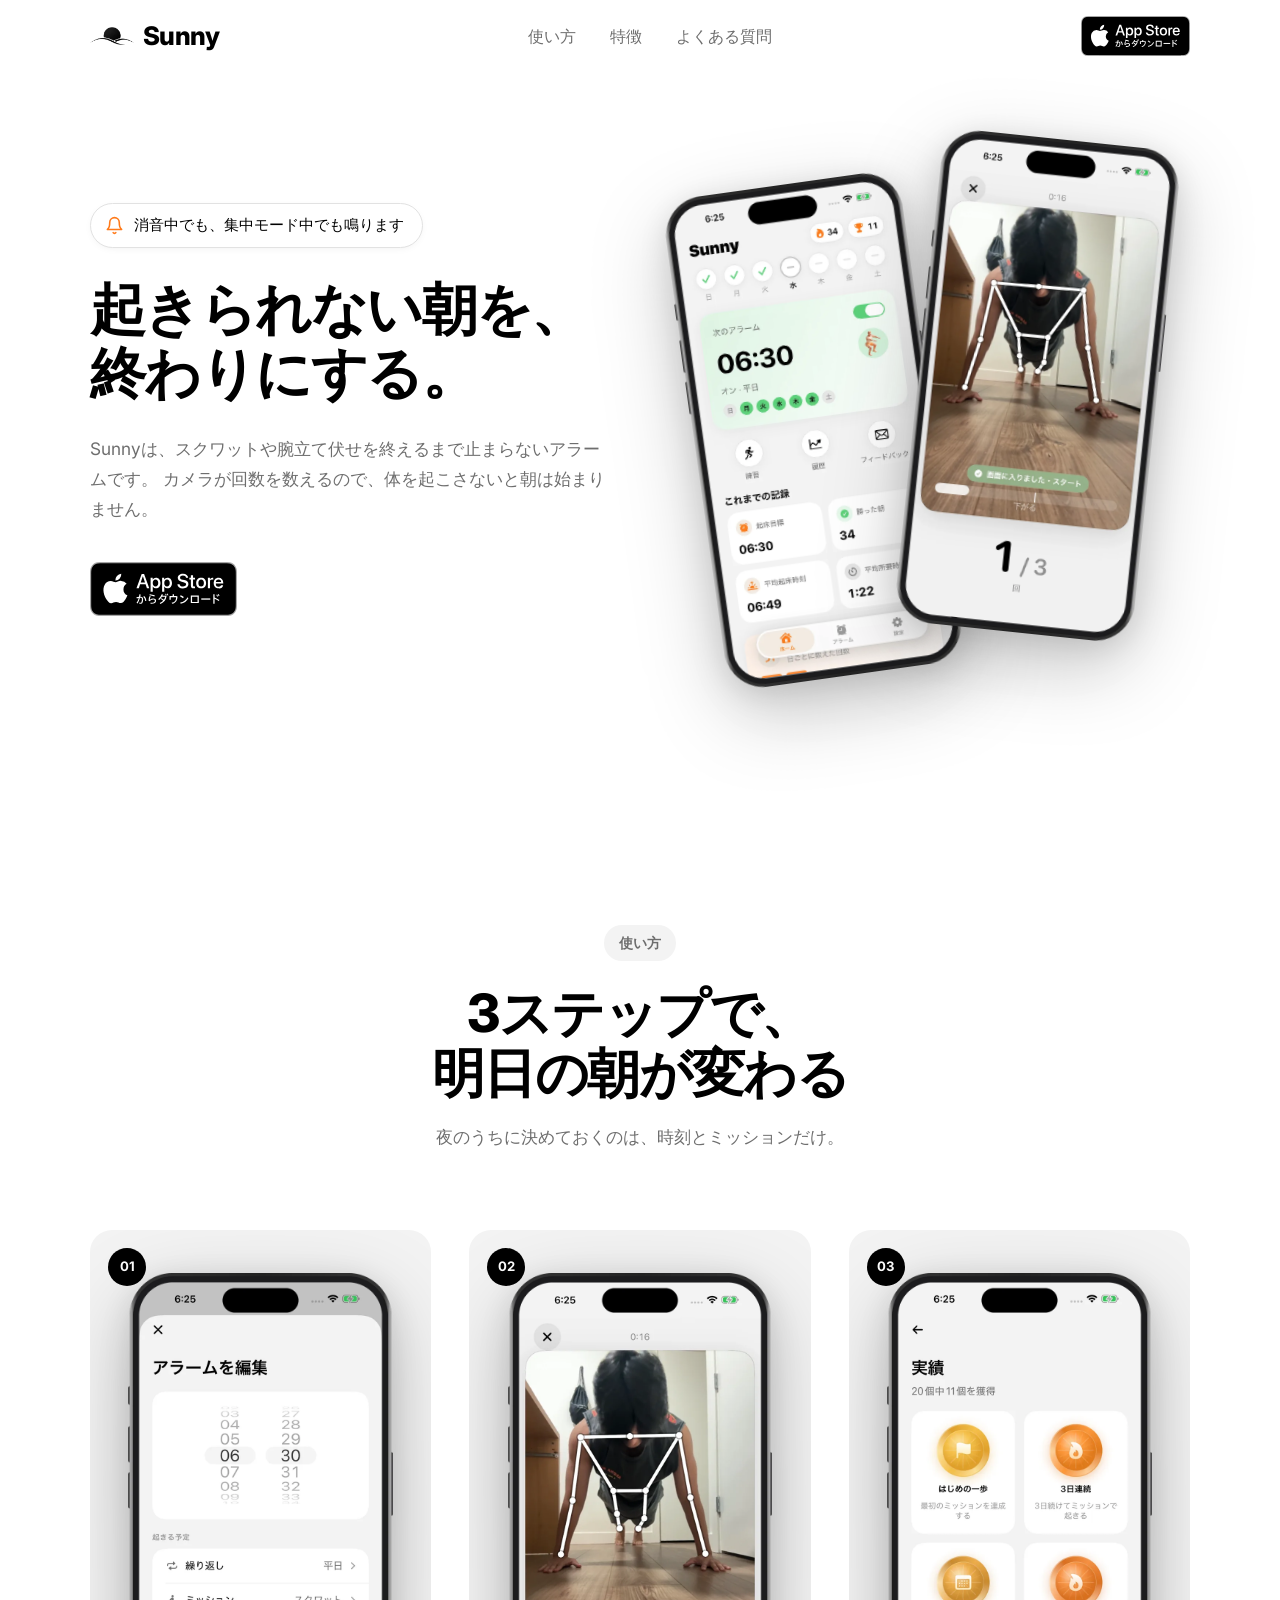
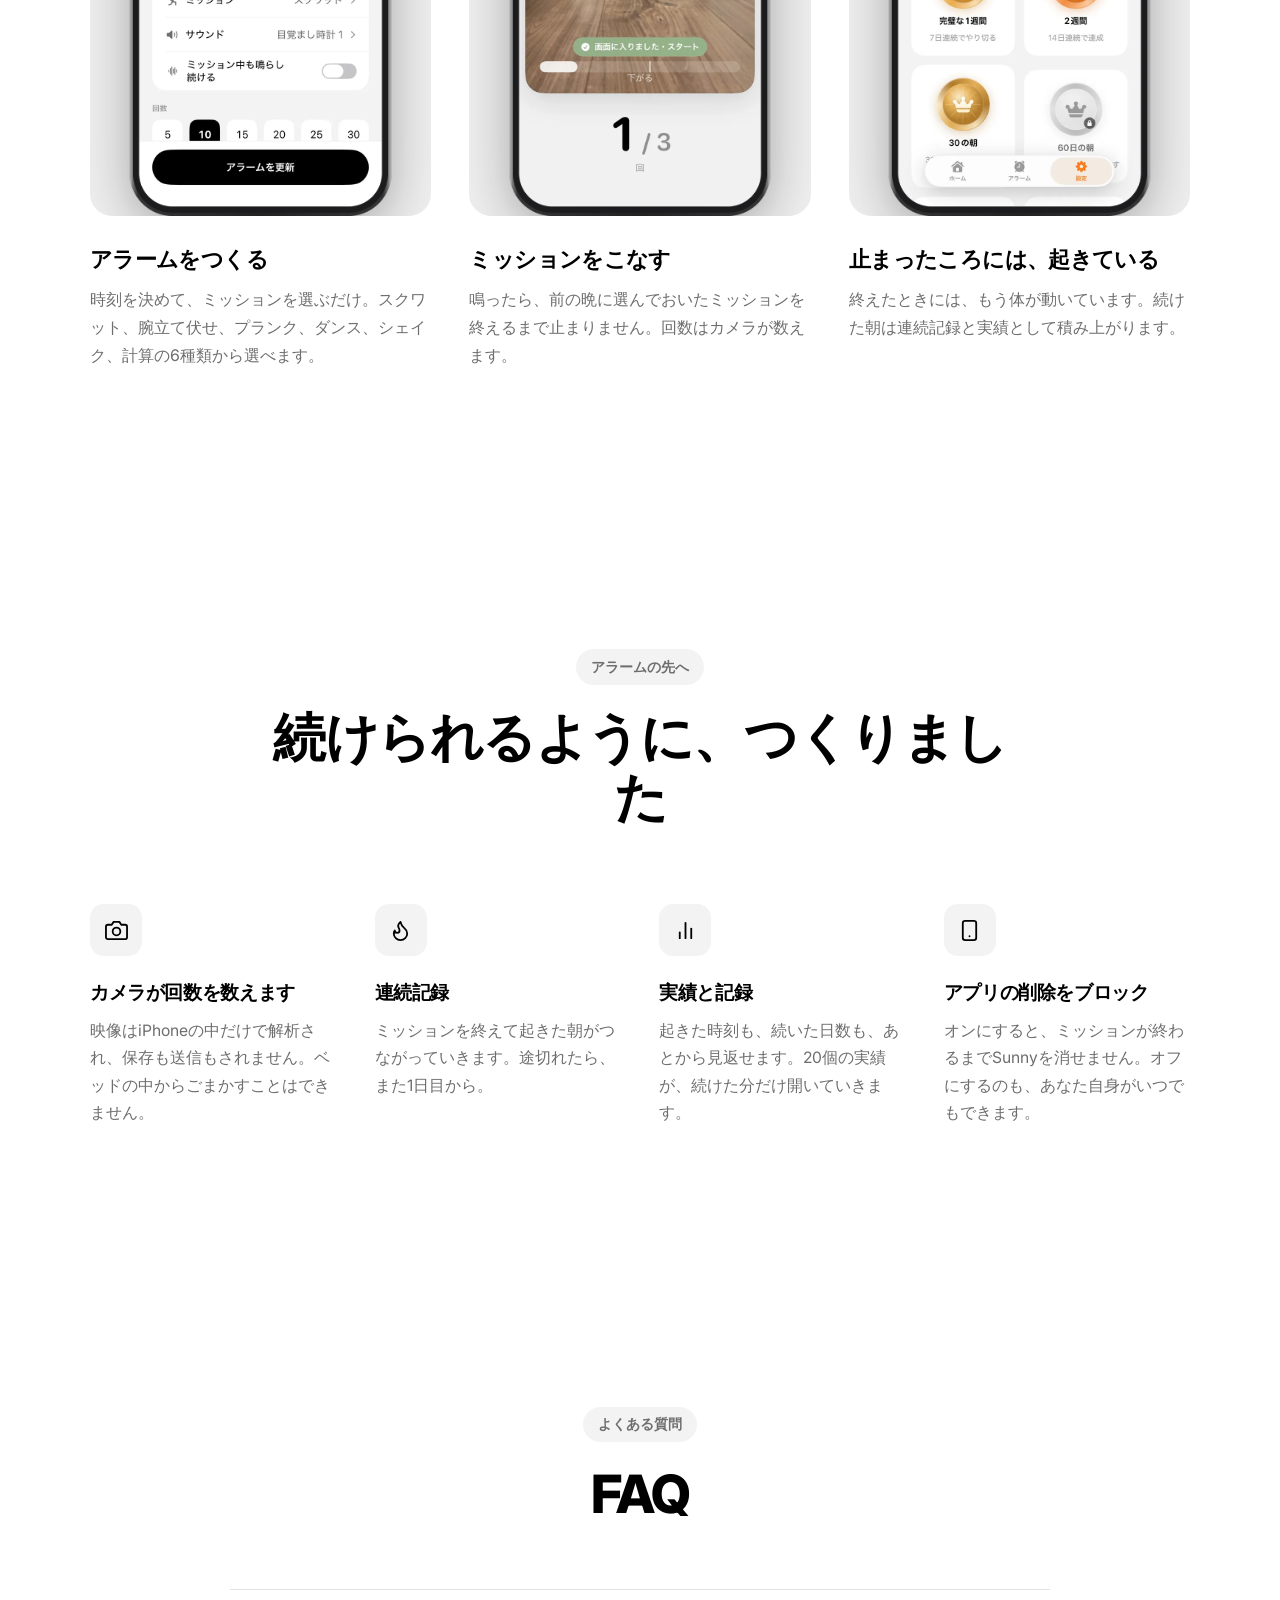
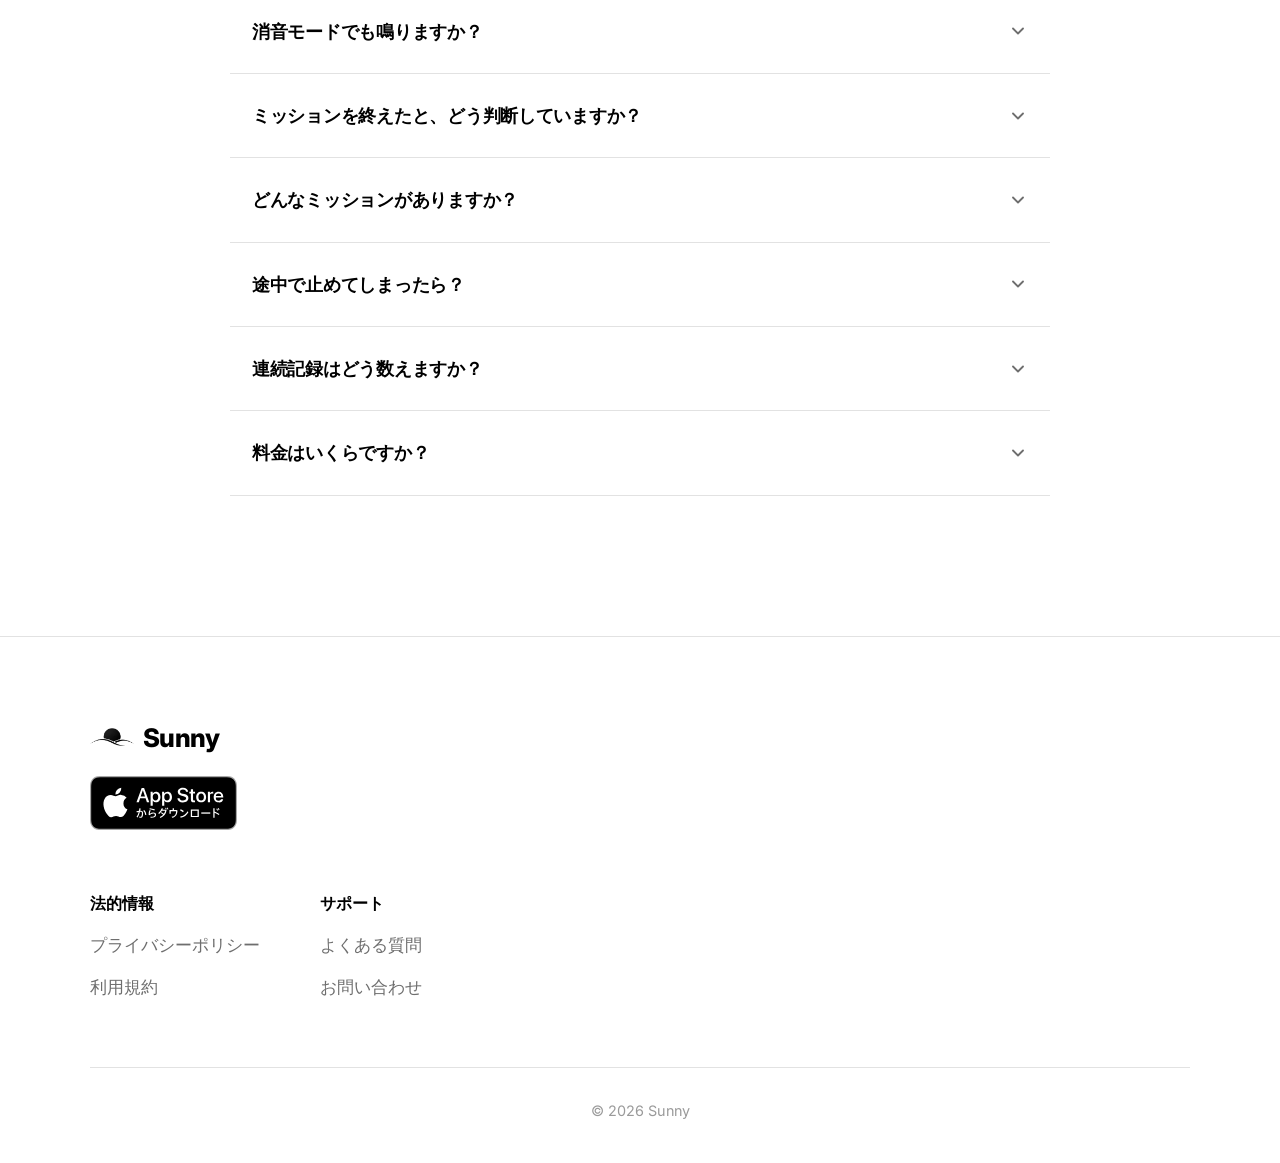
==== commit 548f7479: "Landing page: drop the fine print under the hero button The requirements and the subscription notice" ====
--- a/index.html
+++ b/index.html
@@ -74,8 +74,6 @@
         <div class="cta">
           <a class="store" href="https://apps.apple.com/jp/app/sunny-wake-up-alarm/id6799345297"><img src="img/appstore-badge.svg" width="109" height="40" alt="App Store でダウンロード"></a>
         </div>
-
-        <p class="fineprint">iPhone・iOS 26以降。日本語。ご利用には有料サブスクリプションが必要です。</p>
       </div>
 
       <div class="hero-art">
--- a/site.css
+++ b/site.css
@@ -274,7 +274,6 @@
   max-width: 30em;
 }
 .hero .cta { margin-top: 38px; display: flex; flex-wrap: wrap; align-items: center; gap: 18px; }
-.hero .fineprint { color: var(--ink-3); font-size: 0.88rem; margin-top: 18px; }
 
 .hero-art { display: flex; align-items: center; justify-content: center; }
 
